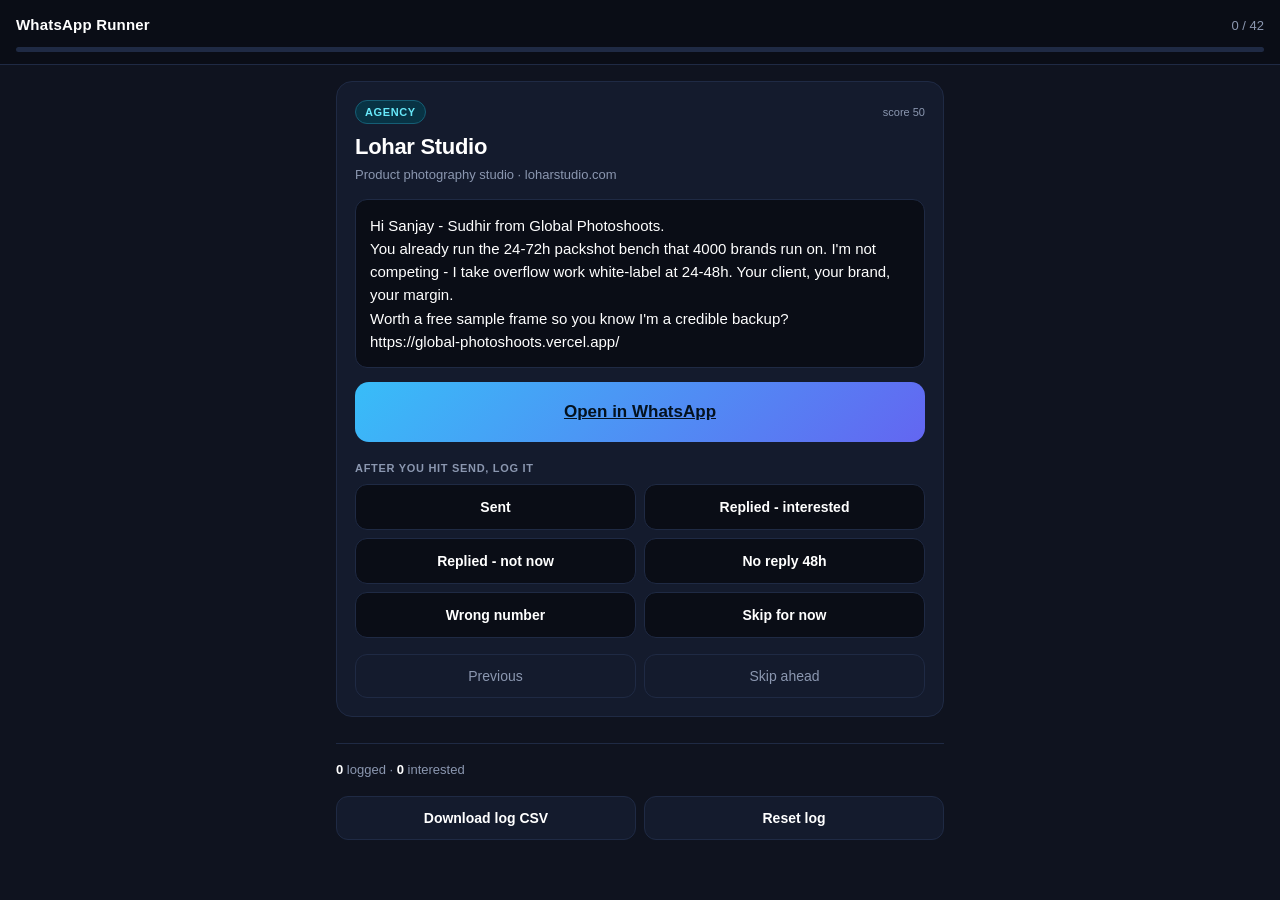
==== outreach/whatsapp_runner.html @ 3baa36ab "Honest portfolio labels, real business address, and outreach tooling The portfolio rendered Unsplash" ====
<!DOCTYPE html>
<html lang="en">
<head>
<meta charset="utf-8">
<meta name="viewport" content="width=device-width,initial-scale=1,viewport-fit=cover">
<title>WhatsApp Runner - Global Photoshoots</title>
<style>
  :root{
    --bg:#0f131f; --bg2:#0a0d16; --card:#141b2d; --line:#1f2a44;
    --ink:#fff; --dim:#8b97b0; --accent:#38bdf8; --accent2:#6366f1;
    --ok:#22c55e; --warn:#f59e0b; --bad:#ef4444;
  }
  *{box-sizing:border-box;-webkit-tap-highlight-color:transparent}
  html,body{margin:0;padding:0}
  body{
    background:var(--bg);color:var(--ink);
    font:16px/1.5 -apple-system,BlinkMacSystemFont,"Segoe UI",Roboto,sans-serif;
    padding:0 0 env(safe-area-inset-bottom);
  }
  header{
    position:sticky;top:0;z-index:10;background:var(--bg2);
    border-bottom:1px solid var(--line);padding:14px 16px 12px;
  }
  .row{display:flex;align-items:center;gap:10px}
  h1{font-size:15px;margin:0;font-weight:700;letter-spacing:.2px;flex:1}
  .count{font-size:13px;color:var(--dim);font-variant-numeric:tabular-nums}
  .bar{height:5px;background:var(--line);border-radius:99px;margin-top:10px;overflow:hidden}
  .bar>i{display:block;height:100%;background:linear-gradient(90deg,var(--accent),var(--accent2));
    border-radius:99px;transition:width .25s}
  main{padding:16px;max-width:640px;margin:0 auto}
  .card{background:var(--card);border:1px solid var(--line);border-radius:16px;padding:18px}
  .meta{display:flex;align-items:center;gap:8px;flex-wrap:wrap;margin-bottom:4px}
  .badge{font-size:11px;font-weight:700;text-transform:uppercase;letter-spacing:.6px;
    padding:3px 9px;border-radius:99px;border:1px solid}
  .b-brand{color:#c4b5fd;border-color:#4c1d95;background:#2e1065}
  .b-agency{color:#67e8f9;border-color:#155e75;background:#083344}
  .b-marketplace{color:#fcd34d;border-color:#78350f;background:#451a03}
  .prio{margin-left:auto;font-size:11px;color:var(--dim);font-variant-numeric:tabular-nums}
  h2{font-size:22px;margin:6px 0 2px;letter-spacing:-.3px}
  .sub{font-size:13px;color:var(--dim);margin-bottom:14px}
  .msg{background:var(--bg2);border:1px solid var(--line);border-radius:12px;
    padding:14px;font-size:15px;white-space:pre-wrap;line-height:1.55}
  .go{display:block;width:100%;margin-top:14px;padding:17px;border:0;border-radius:14px;
    background:linear-gradient(135deg,var(--accent),var(--accent2));color:#04121f;
    font-size:17px;font-weight:800;cursor:pointer;text-align:center}
  .go:active{transform:scale(.985)}
  .lbl{font-size:11px;font-weight:700;color:var(--dim);text-transform:uppercase;
    letter-spacing:.7px;margin:18px 0 8px}
  .outs{display:grid;grid-template-columns:1fr 1fr;gap:8px}
  .outs button{padding:14px 8px;border-radius:12px;border:1px solid var(--line);
    background:var(--bg2);color:var(--ink);font-size:14px;font-weight:600;cursor:pointer}
  .outs button:active{border-color:var(--accent)}
  .o-sent{color:var(--ok)} .o-interested{color:var(--accent)} .o-not_now{color:var(--warn)}
  .o-no_reply,.o-wrong{color:var(--bad)} .o-skip{color:var(--dim)}
  .nav{display:flex;gap:8px;margin-top:16px}
  .nav button{flex:1;padding:13px;border-radius:12px;border:1px solid var(--line);
    background:transparent;color:var(--dim);font-size:14px;cursor:pointer}
  .totals{margin-top:26px;padding-top:16px;border-top:1px solid var(--line);
    font-size:13px;color:var(--dim)}
  .totals b{color:var(--ink)}
  .foot{display:flex;gap:8px;margin-top:16px}
  .foot button{flex:1;padding:13px;border-radius:12px;border:1px solid var(--line);
    background:var(--card);color:var(--ink);font-size:14px;font-weight:600;cursor:pointer}
  .empty{text-align:center;padding:60px 20px}
  .empty h2{font-size:20px;margin-bottom:8px}
  .empty p{color:var(--dim);font-size:14px}
  a{color:var(--accent)}
</style>
</head>
<body>
<header>
  <div class="row">
    <h1>WhatsApp Runner</h1>
    <span class="count" id="cnt"></span>
  </div>
  <div class="bar"><i id="fill" style="width:0%"></i></div>
</header>
<main id="app"></main>

<script>
const ITEMS = [{"n": "919312070458", "company": "Lohar Studio", "segment": "agency", "category": "Product photography studio", "prio": 50, "site": "loharstudio.com", "email": "contact@loharstudio.com", "msg": "Hi Sanjay - Sudhir from Global Photoshoots.\nYou already run the 24-72h packshot bench that 4000 brands run on. I'm not competing - I take overflow work white-label at 24-48h. Your client, your brand, your margin.\nWorth a free sample frame so you know I'm a credible backup?\nhttps://global-photoshoots.vercel.app/", "wa": "https://wa.me/919312070458?text=Hi%20Sanjay%20-%20Sudhir%20from%20Global%20Photoshoots.%0AYou%20already%20run%20the%2024-72h%20packshot%20bench%20that%204000%20brands%20run%20on.%20I%27m%20not%20competing%20-%20I%20take%20overflow%20work%20white-label%20at%2024-48h.%20Your%20client%2C%20your%20brand%2C%20your%20margin.%0AWorth%20a%20free%20sample%20frame%20so%20you%20know%20I%27m%20a%20credible%20backup%3F%0Ahttps%3A//global-photoshoots.vercel.app/"}, {"n": "917208896541", "company": "TeamTSB", "segment": "agency", "category": "Ecommerce and Amazon", "prio": 46, "site": "teamtsb.com", "email": "siddhant@teamtsb.com", "msg": "Hi TeamTSB team - Sudhir from Global Photoshoots.\nYou already run Product Photography that Sells alongside Amazon listing content. I'm not competing - I take overflow work white-label at 24-48h. Your client, your brand, your margin.\nWorth a free sample frame so you know I'm a credible backup?\nhttps://global-photoshoots.vercel.app/", "wa": "https://wa.me/917208896541?text=Hi%20TeamTSB%20team%20-%20Sudhir%20from%20Global%20Photoshoots.%0AYou%20already%20run%20Product%20Photography%20that%20Sells%20alongside%20Amazon%20listing%20content.%20I%27m%20not%20competing%20-%20I%20take%20overflow%20work%20white-label%20at%2024-48h.%20Your%20client%2C%20your%20brand%2C%20your%20margin.%0AWorth%20a%20free%20sample%20frame%20so%20you%20know%20I%27m%20a%20credible%20backup%3F%0Ahttps%3A//global-photoshoots.vercel.app/"}, {"n": "919057777267", "company": "Digisetu India", "segment": "agency", "category": "Marketing and communications", "prio": 44, "site": "digisetuindia.com", "email": "no email on site", "msg": "Hi Digisetu India team - Sudhir from Global Photoshoots.\nYou already run the Capture product photography studio in Jaipur. I'm not competing - I take overflow work white-label at 24-48h. Your client, your brand, your margin.\nWorth a free sample frame so you know I'm a credible backup?\nhttps://global-photoshoots.vercel.app/", "wa": "https://wa.me/919057777267?text=Hi%20Digisetu%20India%20team%20-%20Sudhir%20from%20Global%20Photoshoots.%0AYou%20already%20run%20the%20Capture%20product%20photography%20studio%20in%20Jaipur.%20I%27m%20not%20competing%20-%20I%20take%20overflow%20work%20white-label%20at%2024-48h.%20Your%20client%2C%20your%20brand%2C%20your%20margin.%0AWorth%20a%20free%20sample%20frame%20so%20you%20know%20I%27m%20a%20credible%20backup%3F%0Ahttps%3A//global-photoshoots.vercel.app/"}, {"n": "917701894695", "company": "Tamzy", "segment": "brand", "category": "Caps and sunglasses", "prio": 34, "site": "tamzy.in", "email": "lifeisgood@tamzy.in", "msg": "Hi Tamzy team - Sudhir from Global Photoshoots.\nI make AI product photos for brands: 24-48h delivery, full commercial rights, you own every file.\nI saw the caps and sunglasses ranges with a public model call. Can I send one free sample frame from your own products so you can judge the quality?\nhttps://global-photoshoots.vercel.app/", "wa": "https://wa.me/917701894695?text=Hi%20Tamzy%20team%20-%20Sudhir%20from%20Global%20Photoshoots.%0AI%20make%20AI%20product%20photos%20for%20brands%3A%2024-48h%20delivery%2C%20full%20commercial%20rights%2C%20you%20own%20every%20file.%0AI%20saw%20the%20caps%20and%20sunglasses%20ranges%20with%20a%20public%20model%20call.%20Can%20I%20send%20one%20free%20sample%20frame%20from%20your%20own%20products%20so%20you%20can%20judge%20the%20quality%3F%0Ahttps%3A//global-photoshoots.vercel.app/"}, {"n": "917044017555", "company": "Auli Lifestyle", "segment": "brand", "category": "Ayurvedic skincare", "prio": 32, "site": "aulilifestyle.com", "email": "info@aulilifestyle.com", "msg": "Hi Auli Lifestyle team - Sudhir from Global Photoshoots.\nI make AI product photos for brands: 24-48h delivery, full commercial rights, you own every file.\nI saw concern-led navigation and the Glow and Grow collaboration. Can I send one free sample frame from your own products so you can judge the quality?\nhttps://global-photoshoots.vercel.app/", "wa": "https://wa.me/917044017555?text=Hi%20Auli%20Lifestyle%20team%20-%20Sudhir%20from%20Global%20Photoshoots.%0AI%20make%20AI%20product%20photos%20for%20brands%3A%2024-48h%20delivery%2C%20full%20commercial%20rights%2C%20you%20own%20every%20file.%0AI%20saw%20concern-led%20navigation%20and%20the%20Glow%20and%20Grow%20collaboration.%20Can%20I%20send%20one%20free%20sample%20frame%20from%20your%20own%20products%20so%20you%20can%20judge%20the%20quality%3F%0Ahttps%3A//global-photoshoots.vercel.app/"}, {"n": "919004082257", "company": "Hyphen", "segment": "brand", "category": "Skincare", "prio": 32, "site": "letshyphen.com", "email": "care@letshyphen.com", "msg": "Hi Hyphen team - Sudhir from Global Photoshoots.\nI make AI product photos for brands: 24-48h delivery, full commercial rights, you own every file.\nI saw the Melanoclear range and your Skin School section. Can I send one free sample frame from your own products so you can judge the quality?\nhttps://global-photoshoots.vercel.app/", "wa": "https://wa.me/919004082257?text=Hi%20Hyphen%20team%20-%20Sudhir%20from%20Global%20Photoshoots.%0AI%20make%20AI%20product%20photos%20for%20brands%3A%2024-48h%20delivery%2C%20full%20commercial%20rights%2C%20you%20own%20every%20file.%0AI%20saw%20the%20Melanoclear%20range%20and%20your%20Skin%20School%20section.%20Can%20I%20send%20one%20free%20sample%20frame%20from%20your%20own%20products%20so%20you%20can%20judge%20the%20quality%3F%0Ahttps%3A//global-photoshoots.vercel.app/"}, {"n": "919958825846", "company": "Earth Rhythm", "segment": "brand", "category": "Clean beauty", "prio": 30, "site": "earthrhythm.in", "email": "business@earthrhythm.com", "msg": "Hi Earth Rhythm team - Sudhir from Global Photoshoots.\nI make AI product photos for brands: 24-48h delivery, full commercial rights, you own every file.\nI saw shampoo bars and the Sunscreen Stick and Spray. Can I send one free sample frame from your own products so you can judge the quality?\nhttps://global-photoshoots.vercel.app/", "wa": "https://wa.me/919958825846?text=Hi%20Earth%20Rhythm%20team%20-%20Sudhir%20from%20Global%20Photoshoots.%0AI%20make%20AI%20product%20photos%20for%20brands%3A%2024-48h%20delivery%2C%20full%20commercial%20rights%2C%20you%20own%20every%20file.%0AI%20saw%20shampoo%20bars%20and%20the%20Sunscreen%20Stick%20and%20Spray.%20Can%20I%20send%20one%20free%20sample%20frame%20from%20your%20own%20products%20so%20you%20can%20judge%20the%20quality%3F%0Ahttps%3A//global-photoshoots.vercel.app/"}, {"n": "918983340950", "company": "7 Iris Studio", "segment": "agency", "category": "Studio", "prio": 28, "site": "7irisstudio.in", "email": "info.7iris@gmail.com", "msg": "Hi 7 Iris Studio team - Sudhir from Global Photoshoots.\nYou already run e-commerce and lookbook categories alongside the academy. I'm not competing - I take overflow work white-label at 24-48h. Your client, your brand, your margin.\nWorth a free sample frame so you know I'm a credible backup?\nhttps://global-photoshoots.vercel.app/", "wa": "https://wa.me/918983340950?text=Hi%207%20Iris%20Studio%20team%20-%20Sudhir%20from%20Global%20Photoshoots.%0AYou%20already%20run%20e-commerce%20and%20lookbook%20categories%20alongside%20the%20academy.%20I%27m%20not%20competing%20-%20I%20take%20overflow%20work%20white-label%20at%2024-48h.%20Your%20client%2C%20your%20brand%2C%20your%20margin.%0AWorth%20a%20free%20sample%20frame%20so%20you%20know%20I%27m%20a%20credible%20backup%3F%0Ahttps%3A//global-photoshoots.vercel.app/"}, {"n": "918239166979", "company": "Emipix Solutions", "segment": "agency", "category": "Product photography studio", "prio": 28, "site": "emipixsolutions.com", "email": "emipixsolutions@gmail.com", "msg": "Hi Emipix Solutions team - Sudhir from Global Photoshoots.\nYou already run jewellery and food packshot categories alongside fashion and. I'm not competing - I take overflow work white-label at 24-48h. Your client, your brand, your margin.\nWorth a free sample frame so you know I'm a credible backup?\nhttps://global-photoshoots.vercel.app/", "wa": "https://wa.me/918239166979?text=Hi%20Emipix%20Solutions%20team%20-%20Sudhir%20from%20Global%20Photoshoots.%0AYou%20already%20run%20jewellery%20and%20food%20packshot%20categories%20alongside%20fashion%20and.%20I%27m%20not%20competing%20-%20I%20take%20overflow%20work%20white-label%20at%2024-48h.%20Your%20client%2C%20your%20brand%2C%20your%20margin.%0AWorth%20a%20free%20sample%20frame%20so%20you%20know%20I%27m%20a%20credible%20backup%3F%0Ahttps%3A//global-photoshoots.vercel.app/"}, {"n": "917204038631", "company": "Tatva Studio", "segment": "agency", "category": "Product photography studio", "prio": 28, "site": "tatvastudio.in", "email": "tatvastudio07@gmail.com", "msg": "Hi Tatva Studio team - Sudhir from Global Photoshoots.\nYou already run ecommerce and food shoots spread across multiple categories. I'm not competing - I take overflow work white-label at 24-48h. Your client, your brand, your margin.\nWorth a free sample frame so you know I'm a credible backup?\nhttps://global-photoshoots.vercel.app/", "wa": "https://wa.me/917204038631?text=Hi%20Tatva%20Studio%20team%20-%20Sudhir%20from%20Global%20Photoshoots.%0AYou%20already%20run%20ecommerce%20and%20food%20shoots%20spread%20across%20multiple%20categories.%20I%27m%20not%20competing%20-%20I%20take%20overflow%20work%20white-label%20at%2024-48h.%20Your%20client%2C%20your%20brand%2C%20your%20margin.%0AWorth%20a%20free%20sample%20frame%20so%20you%20know%20I%27m%20a%20credible%20backup%3F%0Ahttps%3A//global-photoshoots.vercel.app/"}, {"n": "919876756432", "company": "Buzz Buddy Media Agency", "segment": "agency", "category": "Digital and UGC", "prio": 20, "site": "buzzbuddymedia.com", "email": "info@buzzbuddymedia.com", "msg": "Hi Buzz Buddy Media Agency team - Sudhir from Global Photoshoots.\nYou already run UGC and influencer work for your school and playzone clients. I'm not competing - I take overflow work white-label at 24-48h. Your client, your brand, your margin.\nWorth a free sample frame so you know I'm a credible backup?\nhttps://global-photoshoots.vercel.app/", "wa": "https://wa.me/919876756432?text=Hi%20Buzz%20Buddy%20Media%20Agency%20team%20-%20Sudhir%20from%20Global%20Photoshoots.%0AYou%20already%20run%20UGC%20and%20influencer%20work%20for%20your%20school%20and%20playzone%20clients.%20I%27m%20not%20competing%20-%20I%20take%20overflow%20work%20white-label%20at%2024-48h.%20Your%20client%2C%20your%20brand%2C%20your%20margin.%0AWorth%20a%20free%20sample%20frame%20so%20you%20know%20I%27m%20a%20credible%20backup%3F%0Ahttps%3A//global-photoshoots.vercel.app/"}, {"n": "917016030244", "company": "Eighteen Digital Marketing", "segment": "agency", "category": "Digital marketing", "prio": 20, "site": "eighteendigitalmarketing.com", "email": "bd@eighteendigitalmarketing.com", "msg": "Hi Eighteen Digital Marketing team - Sudhir from Global Photoshoots.\nYou already run the Photoshoot and Ad Shoot lines you already list as services. I'm not competing - I take overflow work white-label at 24-48h. Your client, your brand, your margin.\nWorth a free sample frame so you know I'm a credible backup?\nhttps://global-photoshoots.vercel.app/", "wa": "https://wa.me/917016030244?text=Hi%20Eighteen%20Digital%20Marketing%20team%20-%20Sudhir%20from%20Global%20Photoshoots.%0AYou%20already%20run%20the%20Photoshoot%20and%20Ad%20Shoot%20lines%20you%20already%20list%20as%20services.%20I%27m%20not%20competing%20-%20I%20take%20overflow%20work%20white-label%20at%2024-48h.%20Your%20client%2C%20your%20brand%2C%20your%20margin.%0AWorth%20a%20free%20sample%20frame%20so%20you%20know%20I%27m%20a%20credible%20backup%3F%0Ahttps%3A//global-photoshoots.vercel.app/"}, {"n": "917014282989", "company": "Jamna Digi Web Solutions", "segment": "agency", "category": "Web SEO and product photography", "prio": 20, "site": "jamnadigi.com", "email": "info@jamnadigi.com", "msg": "Hi Jamna Digi Web Solutions team - Sudhir from Global Photoshoots.\nYou already run the product photography service you resell to ecommerce clients. I'm not competing - I take overflow work white-label at 24-48h. Your client, your brand, your margin.\nWorth a free sample frame so you know I'm a credible backup?\nhttps://global-photoshoots.vercel.app/", "wa": "https://wa.me/917014282989?text=Hi%20Jamna%20Digi%20Web%20Solutions%20team%20-%20Sudhir%20from%20Global%20Photoshoots.%0AYou%20already%20run%20the%20product%20photography%20service%20you%20resell%20to%20ecommerce%20clients.%20I%27m%20not%20competing%20-%20I%20take%20overflow%20work%20white-label%20at%2024-48h.%20Your%20client%2C%20your%20brand%2C%20your%20margin.%0AWorth%20a%20free%20sample%20frame%20so%20you%20know%20I%27m%20a%20credible%20backup%3F%0Ahttps%3A//global-photoshoots.vercel.app/"}, {"n": "917738339271", "company": "Media Next Door", "segment": "agency", "category": "Social media and content", "prio": 20, "site": "medianextdoor.com", "email": "contact@medianextdoor.com", "msg": "Hi Media Next Door team - Sudhir from Global Photoshoots.\nYou already run SMM and content production across your restaurant and retail. I'm not competing - I take overflow work white-label at 24-48h. Your client, your brand, your margin.\nWorth a free sample frame so you know I'm a credible backup?\nhttps://global-photoshoots.vercel.app/", "wa": "https://wa.me/917738339271?text=Hi%20Media%20Next%20Door%20team%20-%20Sudhir%20from%20Global%20Photoshoots.%0AYou%20already%20run%20SMM%20and%20content%20production%20across%20your%20restaurant%20and%20retail.%20I%27m%20not%20competing%20-%20I%20take%20overflow%20work%20white-label%20at%2024-48h.%20Your%20client%2C%20your%20brand%2C%20your%20margin.%0AWorth%20a%20free%20sample%20frame%20so%20you%20know%20I%27m%20a%20credible%20backup%3F%0Ahttps%3A//global-photoshoots.vercel.app/"}, {"n": "919766695666", "company": "Social Eyes", "segment": "agency", "category": "Digital and Amazon marketing", "prio": 20, "site": "socialeyes.in", "email": "info@socialeyes.in", "msg": "Hi Social Eyes team - Sudhir from Global Photoshoots.\nYou already run Product Photography listed under Brand Management alongside. I'm not competing - I take overflow work white-label at 24-48h. Your client, your brand, your margin.\nWorth a free sample frame so you know I'm a credible backup?\nhttps://global-photoshoots.vercel.app/", "wa": "https://wa.me/919766695666?text=Hi%20Social%20Eyes%20team%20-%20Sudhir%20from%20Global%20Photoshoots.%0AYou%20already%20run%20Product%20Photography%20listed%20under%20Brand%20Management%20alongside.%20I%27m%20not%20competing%20-%20I%20take%20overflow%20work%20white-label%20at%2024-48h.%20Your%20client%2C%20your%20brand%2C%20your%20margin.%0AWorth%20a%20free%20sample%20frame%20so%20you%20know%20I%27m%20a%20credible%20backup%3F%0Ahttps%3A//global-photoshoots.vercel.app/"}, {"n": "919892503569", "company": "The Prink Media", "segment": "agency", "category": "Social media management", "prio": 20, "site": "theprinkmedia.com", "email": "info@theprinkmedia.com", "msg": "Hi The Prink Media team - Sudhir from Global Photoshoots.\nYou already run social media management and content production for Mumbai brands. I'm not competing - I take overflow work white-label at 24-48h. Your client, your brand, your margin.\nWorth a free sample frame so you know I'm a credible backup?\nhttps://global-photoshoots.vercel.app/", "wa": "https://wa.me/919892503569?text=Hi%20The%20Prink%20Media%20team%20-%20Sudhir%20from%20Global%20Photoshoots.%0AYou%20already%20run%20social%20media%20management%20and%20content%20production%20for%20Mumbai%20brands.%20I%27m%20not%20competing%20-%20I%20take%20overflow%20work%20white-label%20at%2024-48h.%20Your%20client%2C%20your%20brand%2C%20your%20margin.%0AWorth%20a%20free%20sample%20frame%20so%20you%20know%20I%27m%20a%20credible%20backup%3F%0Ahttps%3A//global-photoshoots.vercel.app/"}, {"n": "919540589758", "company": "Axerios", "segment": "brand", "category": "Apparel", "prio": 18, "site": "axerios.in", "email": "axeriosgenzprints@gmail.com", "msg": "Hi Axerios team - Sudhir from Global Photoshoots.\nI make AI product photos for brands: 24-48h delivery, full commercial rights, you own every file.\nI saw 400 GSM hoodies and 180 to 260 GSM tees. Can I send one free sample frame from your own products so you can judge the quality?\nhttps://global-photoshoots.vercel.app/", "wa": "https://wa.me/919540589758?text=Hi%20Axerios%20team%20-%20Sudhir%20from%20Global%20Photoshoots.%0AI%20make%20AI%20product%20photos%20for%20brands%3A%2024-48h%20delivery%2C%20full%20commercial%20rights%2C%20you%20own%20every%20file.%0AI%20saw%20400%20GSM%20hoodies%20and%20180%20to%20260%20GSM%20tees.%20Can%20I%20send%20one%20free%20sample%20frame%20from%20your%20own%20products%20so%20you%20can%20judge%20the%20quality%3F%0Ahttps%3A//global-photoshoots.vercel.app/"}, {"n": "919821445704", "company": "Dadni Fashion", "segment": "brand", "category": "Streetwear", "prio": 18, "site": "dadnifashion.com", "email": "manish783892@gmail.com", "msg": "Hi Dadni Fashion team - Sudhir from Global Photoshoots.\nI make AI product photos for brands: 24-48h delivery, full commercial rights, you own every file.\nI saw the oversized-fit pieces where fit on model is the whole sell. Can I send one free sample frame from your own products so you can judge the quality?\nhttps://global-photoshoots.vercel.app/", "wa": "https://wa.me/919821445704?text=Hi%20Dadni%20Fashion%20team%20-%20Sudhir%20from%20Global%20Photoshoots.%0AI%20make%20AI%20product%20photos%20for%20brands%3A%2024-48h%20delivery%2C%20full%20commercial%20rights%2C%20you%20own%20every%20file.%0AI%20saw%20the%20oversized-fit%20pieces%20where%20fit%20on%20model%20is%20the%20whole%20sell.%20Can%20I%20send%20one%20free%20sample%20frame%20from%20your%20own%20products%20so%20you%20can%20judge%20the%20quality%3F%0Ahttps%3A//global-photoshoots.vercel.app/"}, {"n": "919187214583", "company": "ONYA", "segment": "brand", "category": "Lab-grown jewellery", "prio": 18, "site": "onyadiamonds.com", "email": "onyadiamonds@gmail.com", "msg": "Hi ONYA team - Sudhir from Global Photoshoots.\nI make AI product photos for brands: 24-48h delivery, full commercial rights, you own every file.\nI saw lab-grown diamond jewellery. Can I send one free sample frame from your own products so you can judge the quality?\nhttps://global-photoshoots.vercel.app/", "wa": "https://wa.me/919187214583?text=Hi%20ONYA%20team%20-%20Sudhir%20from%20Global%20Photoshoots.%0AI%20make%20AI%20product%20photos%20for%20brands%3A%2024-48h%20delivery%2C%20full%20commercial%20rights%2C%20you%20own%20every%20file.%0AI%20saw%20lab-grown%20diamond%20jewellery.%20Can%20I%20send%20one%20free%20sample%20frame%20from%20your%20own%20products%20so%20you%20can%20judge%20the%20quality%3F%0Ahttps%3A//global-photoshoots.vercel.app/"}, {"n": "919316472500", "company": "Shanaya Clothing", "segment": "brand", "category": "Ethnic wear", "prio": 18, "site": "shanayaclothing.com", "email": "shanayaclothing.help@gmail.com", "msg": "Hi Shanaya Clothing team - Sudhir from Global Photoshoots.\nI make AI product photos for brands: 24-48h delivery, full commercial rights, you own every file.\nI saw the Rustic Rhyme Co-ord and Saffron Spice Dress. Can I send one free sample frame from your own products so you can judge the quality?\nhttps://global-photoshoots.vercel.app/", "wa": "https://wa.me/919316472500?text=Hi%20Shanaya%20Clothing%20team%20-%20Sudhir%20from%20Global%20Photoshoots.%0AI%20make%20AI%20product%20photos%20for%20brands%3A%2024-48h%20delivery%2C%20full%20commercial%20rights%2C%20you%20own%20every%20file.%0AI%20saw%20the%20Rustic%20Rhyme%20Co-ord%20and%20Saffron%20Spice%20Dress.%20Can%20I%20send%20one%20free%20sample%20frame%20from%20your%20own%20products%20so%20you%20can%20judge%20the%20quality%3F%0Ahttps%3A//global-photoshoots.vercel.app/"}, {"n": "918882915606", "company": "Doggifys", "segment": "marketplace", "category": "Pet products", "prio": 14, "site": "doggifys.com", "email": "doggifys@gmail.com", "msg": "Hi Doggifys team - Sudhir from Global Photoshoots.\nI shoot marketplace-compliant product photos - Amazon/Flipkart main images plus lifestyle shots - in 24-48h with full commercial rights.\nI looked at your listing images for the personalised Dog Name Harness. Point me at one product and I'll make one free main image so you can compare. Free either way.\nhttps://global-photoshoots.vercel.app/", "wa": "https://wa.me/918882915606?text=Hi%20Doggifys%20team%20-%20Sudhir%20from%20Global%20Photoshoots.%0AI%20shoot%20marketplace-compliant%20product%20photos%20-%20Amazon/Flipkart%20main%20images%20plus%20lifestyle%20shots%20-%20in%2024-48h%20with%20full%20commercial%20rights.%0AI%20looked%20at%20your%20listing%20images%20for%20the%20personalised%20Dog%20Name%20Harness.%20Point%20me%20at%20one%20product%20and%20I%27ll%20make%20one%20free%20main%20image%20so%20you%20can%20compare.%20Free%20either%20way.%0Ahttps%3A//global-photoshoots.vercel.app/"}, {"n": "918824281097", "company": "Indian Home Craft", "segment": "marketplace", "category": "Cushion covers", "prio": 14, "site": "indihomecraft.com", "email": "Indihomecraft@gmail.com", "msg": "Hi Indian Home Craft team - Sudhir from Global Photoshoots.\nI shoot marketplace-compliant product photos - Amazon/Flipkart main images plus lifestyle shots - in 24-48h with full commercial rights.\nI looked at your listing images for the five cushion cover collections split by fabric and print. Point me at one product and I'll make one free main image so you can compare. Free either way.\nhttps://global-photoshoots.vercel.app/", "wa": "https://wa.me/918824281097?text=Hi%20Indian%20Home%20Craft%20team%20-%20Sudhir%20from%20Global%20Photoshoots.%0AI%20shoot%20marketplace-compliant%20product%20photos%20-%20Amazon/Flipkart%20main%20images%20plus%20lifestyle%20shots%20-%20in%2024-48h%20with%20full%20commercial%20rights.%0AI%20looked%20at%20your%20listing%20images%20for%20the%20five%20cushion%20cover%20collections%20split%20by%20fabric%20and%20print.%20Point%20me%20at%20one%20product%20and%20I%27ll%20make%20one%20free%20main%20image%20so%20you%20can%20compare.%20Free%20either%20way.%0Ahttps%3A//global-photoshoots.vercel.app/"}, {"n": "919718185525", "company": "Weaving Homes", "segment": "marketplace", "category": "Home decor and tableware", "prio": 14, "site": "weavinghomes.in", "email": "customers.weavinghomes@gmail.com", "msg": "Hi Weaving Homes team - Sudhir from Global Photoshoots.\nI shoot marketplace-compliant product photos - Amazon/Flipkart main images plus lifestyle shots - in 24-48h with full commercial rights.\nI looked at your listing images for ceramic dinnerware range and the Buy 10 Pay for 7 bulk scheme. Point me at one product and I'll make one free main image so you can compare. Free either way.\nhttps://global-photoshoots.vercel.app/", "wa": "https://wa.me/919718185525?text=Hi%20Weaving%20Homes%20team%20-%20Sudhir%20from%20Global%20Photoshoots.%0AI%20shoot%20marketplace-compliant%20product%20photos%20-%20Amazon/Flipkart%20main%20images%20plus%20lifestyle%20shots%20-%20in%2024-48h%20with%20full%20commercial%20rights.%0AI%20looked%20at%20your%20listing%20images%20for%20ceramic%20dinnerware%20range%20and%20the%20Buy%2010%20Pay%20for%207%20bulk%20scheme.%20Point%20me%20at%20one%20product%20and%20I%27ll%20make%20one%20free%20main%20image%20so%20you%20can%20compare.%20Free%20either%20way.%0Ahttps%3A//global-photoshoots.vercel.app/"}, {"n": "918490001436", "company": "Argos Watches", "segment": "brand", "category": "Watches", "prio": 10, "site": "argoswatch.in", "email": "support@argoswatch.in", "msg": "Hi Argos Watches team - Sudhir from Global Photoshoots.\nI make AI product photos for brands: 24-48h delivery, full commercial rights, you own every file.\nI saw the watch range. Can I send one free sample frame from your own products so you can judge the quality?\nhttps://global-photoshoots.vercel.app/", "wa": "https://wa.me/918490001436?text=Hi%20Argos%20Watches%20team%20-%20Sudhir%20from%20Global%20Photoshoots.%0AI%20make%20AI%20product%20photos%20for%20brands%3A%2024-48h%20delivery%2C%20full%20commercial%20rights%2C%20you%20own%20every%20file.%0AI%20saw%20the%20watch%20range.%20Can%20I%20send%20one%20free%20sample%20frame%20from%20your%20own%20products%20so%20you%20can%20judge%20the%20quality%3F%0Ahttps%3A//global-photoshoots.vercel.app/"}, {"n": "919810088182", "company": "AXELL", "segment": "brand", "category": "Watches", "prio": 10, "site": "axell.in", "email": "support@axell.in", "msg": "Hi AXELL team - Sudhir from Global Photoshoots.\nI make AI product photos for brands: 24-48h delivery, full commercial rights, you own every file.\nI saw the AXELL Skydeck strap swap rooftop store. Can I send one free sample frame from your own products so you can judge the quality?\nhttps://global-photoshoots.vercel.app/", "wa": "https://wa.me/919810088182?text=Hi%20AXELL%20team%20-%20Sudhir%20from%20Global%20Photoshoots.%0AI%20make%20AI%20product%20photos%20for%20brands%3A%2024-48h%20delivery%2C%20full%20commercial%20rights%2C%20you%20own%20every%20file.%0AI%20saw%20the%20AXELL%20Skydeck%20strap%20swap%20rooftop%20store.%20Can%20I%20send%20one%20free%20sample%20frame%20from%20your%20own%20products%20so%20you%20can%20judge%20the%20quality%3F%0Ahttps%3A//global-photoshoots.vercel.app/"}, {"n": "919380581676", "company": "CommonGround", "segment": "brand", "category": "Apparel", "prio": 10, "site": "common-ground.in", "email": "NO EMAIL", "msg": "Hi CommonGround team - Sudhir from Global Photoshoots.\nI make AI product photos for brands: 24-48h delivery, full commercial rights, you own every file.\nI saw womens oversized drop-shoulder silhouettes. Can I send one free sample frame from your own products so you can judge the quality?\nhttps://global-photoshoots.vercel.app/", "wa": "https://wa.me/919380581676?text=Hi%20CommonGround%20team%20-%20Sudhir%20from%20Global%20Photoshoots.%0AI%20make%20AI%20product%20photos%20for%20brands%3A%2024-48h%20delivery%2C%20full%20commercial%20rights%2C%20you%20own%20every%20file.%0AI%20saw%20womens%20oversized%20drop-shoulder%20silhouettes.%20Can%20I%20send%20one%20free%20sample%20frame%20from%20your%20own%20products%20so%20you%20can%20judge%20the%20quality%3F%0Ahttps%3A//global-photoshoots.vercel.app/"}, {"n": "919310970875", "company": "CosIQ", "segment": "brand", "category": "Skincare", "prio": 10, "site": "mycosiq.com", "email": "care@mycosiq.com", "msg": "Hi CosIQ team - Sudhir from Global Photoshoots.\nI make AI product photos for brands: 24-48h delivery, full commercial rights, you own every file.\nI saw the Dark Underarms and Intimate Care range. Can I send one free sample frame from your own products so you can judge the quality?\nhttps://global-photoshoots.vercel.app/", "wa": "https://wa.me/919310970875?text=Hi%20CosIQ%20team%20-%20Sudhir%20from%20Global%20Photoshoots.%0AI%20make%20AI%20product%20photos%20for%20brands%3A%2024-48h%20delivery%2C%20full%20commercial%20rights%2C%20you%20own%20every%20file.%0AI%20saw%20the%20Dark%20Underarms%20and%20Intimate%20Care%20range.%20Can%20I%20send%20one%20free%20sample%20frame%20from%20your%20own%20products%20so%20you%20can%20judge%20the%20quality%3F%0Ahttps%3A//global-photoshoots.vercel.app/"}, {"n": "919372682623", "company": "indewild", "segment": "brand", "category": "Haircare and lip care", "prio": 10, "site": "indewild.com", "email": "you@indewild.com", "msg": "Hi indewild team - Sudhir from Global Photoshoots.\nI make AI product photos for brands: 24-48h delivery, full commercial rights, you own every file.\nI saw the Masala Chai and Glazed Jalebi lip range. Can I send one free sample frame from your own products so you can judge the quality?\nhttps://global-photoshoots.vercel.app/", "wa": "https://wa.me/919372682623?text=Hi%20indewild%20team%20-%20Sudhir%20from%20Global%20Photoshoots.%0AI%20make%20AI%20product%20photos%20for%20brands%3A%2024-48h%20delivery%2C%20full%20commercial%20rights%2C%20you%20own%20every%20file.%0AI%20saw%20the%20Masala%20Chai%20and%20Glazed%20Jalebi%20lip%20range.%20Can%20I%20send%20one%20free%20sample%20frame%20from%20your%20own%20products%20so%20you%20can%20judge%20the%20quality%3F%0Ahttps%3A//global-photoshoots.vercel.app/"}, {"n": "919971193530", "company": "Moxie Beauty", "segment": "brand", "category": "Haircare", "prio": 10, "site": "moxiebeauty.in", "email": "support@moxiebeauty.in", "msg": "Hi Moxie Beauty team - Sudhir from Global Photoshoots.\nI make AI product photos for brands: 24-48h delivery, full commercial rights, you own every file.\nI saw frizz-fighting hair serums and the humidity claim. Can I send one free sample frame from your own products so you can judge the quality?\nhttps://global-photoshoots.vercel.app/", "wa": "https://wa.me/919971193530?text=Hi%20Moxie%20Beauty%20team%20-%20Sudhir%20from%20Global%20Photoshoots.%0AI%20make%20AI%20product%20photos%20for%20brands%3A%2024-48h%20delivery%2C%20full%20commercial%20rights%2C%20you%20own%20every%20file.%0AI%20saw%20frizz-fighting%20hair%20serums%20and%20the%20humidity%20claim.%20Can%20I%20send%20one%20free%20sample%20frame%20from%20your%20own%20products%20so%20you%20can%20judge%20the%20quality%3F%0Ahttps%3A//global-photoshoots.vercel.app/"}, {"n": "919667742377", "company": "PetopiaCare", "segment": "brand", "category": "Pet gear", "prio": 10, "site": "petopiacare.in", "email": "support@petopiacare.in", "msg": "Hi PetopiaCare team - Sudhir from Global Photoshoots.\nI make AI product photos for brands: 24-48h delivery, full commercial rights, you own every file.\nI saw harnesses designed for Indian dog body shapes. Can I send one free sample frame from your own products so you can judge the quality?\nhttps://global-photoshoots.vercel.app/", "wa": "https://wa.me/919667742377?text=Hi%20PetopiaCare%20team%20-%20Sudhir%20from%20Global%20Photoshoots.%0AI%20make%20AI%20product%20photos%20for%20brands%3A%2024-48h%20delivery%2C%20full%20commercial%20rights%2C%20you%20own%20every%20file.%0AI%20saw%20harnesses%20designed%20for%20Indian%20dog%20body%20shapes.%20Can%20I%20send%20one%20free%20sample%20frame%20from%20your%20own%20products%20so%20you%20can%20judge%20the%20quality%3F%0Ahttps%3A//global-photoshoots.vercel.app/"}, {"n": "917340758758", "company": "Re'equil", "segment": "brand", "category": "Skincare", "prio": 10, "site": "reequil.com", "email": "care@reequil.com", "msg": "Hi Re'equil team - Sudhir from Global Photoshoots.\nI make AI product photos for brands: 24-48h delivery, full commercial rights, you own every file.\nI saw the Monsoon Essentials and Oil Control Summer sets. Can I send one free sample frame from your own products so you can judge the quality?\nhttps://global-photoshoots.vercel.app/", "wa": "https://wa.me/917340758758?text=Hi%20Re%27equil%20team%20-%20Sudhir%20from%20Global%20Photoshoots.%0AI%20make%20AI%20product%20photos%20for%20brands%3A%2024-48h%20delivery%2C%20full%20commercial%20rights%2C%20you%20own%20every%20file.%0AI%20saw%20the%20Monsoon%20Essentials%20and%20Oil%20Control%20Summer%20sets.%20Can%20I%20send%20one%20free%20sample%20frame%20from%20your%20own%20products%20so%20you%20can%20judge%20the%20quality%3F%0Ahttps%3A//global-photoshoots.vercel.app/"}, {"n": "919217816963", "company": "Shopyogya", "segment": "brand", "category": "Western wear", "prio": 10, "site": "shopyogya.com", "email": "info@shopyogya.com", "msg": "Hi Shopyogya team - Sudhir from Global Photoshoots.\nI make AI product photos for brands: 24-48h delivery, full commercial rights, you own every file.\nI saw co-ords and dress range. Can I send one free sample frame from your own products so you can judge the quality?\nhttps://global-photoshoots.vercel.app/", "wa": "https://wa.me/919217816963?text=Hi%20Shopyogya%20team%20-%20Sudhir%20from%20Global%20Photoshoots.%0AI%20make%20AI%20product%20photos%20for%20brands%3A%2024-48h%20delivery%2C%20full%20commercial%20rights%2C%20you%20own%20every%20file.%0AI%20saw%20co-ords%20and%20dress%20range.%20Can%20I%20send%20one%20free%20sample%20frame%20from%20your%20own%20products%20so%20you%20can%20judge%20the%20quality%3F%0Ahttps%3A//global-photoshoots.vercel.app/"}, {"n": "919522007950", "company": "Simply Silver by Neha", "segment": "brand", "category": "Jewellery", "prio": 10, "site": "simplysilver.in", "email": "neha@simplysilver.in", "msg": "Hi Simply Silver by Neha team - Sudhir from Global Photoshoots.\nI make AI product photos for brands: 24-48h delivery, full commercial rights, you own every file.\nI saw the Seen On You real women real moments campaign. Can I send one free sample frame from your own products so you can judge the quality?\nhttps://global-photoshoots.vercel.app/", "wa": "https://wa.me/919522007950?text=Hi%20Simply%20Silver%20by%20Neha%20team%20-%20Sudhir%20from%20Global%20Photoshoots.%0AI%20make%20AI%20product%20photos%20for%20brands%3A%2024-48h%20delivery%2C%20full%20commercial%20rights%2C%20you%20own%20every%20file.%0AI%20saw%20the%20Seen%20On%20You%20real%20women%20real%20moments%20campaign.%20Can%20I%20send%20one%20free%20sample%20frame%20from%20your%20own%20products%20so%20you%20can%20judge%20the%20quality%3F%0Ahttps%3A//global-photoshoots.vercel.app/"}, {"n": "917973573179", "company": "Sumeko", "segment": "brand", "category": "Candles and ceramics", "prio": 10, "site": "sumeko.in", "email": "hello@sumeko.in", "msg": "Hi Sumeko team - Sudhir from Global Photoshoots.\nI make AI product photos for brands: 24-48h delivery, full commercial rights, you own every file.\nI saw soy candles and glazed ceramics. Can I send one free sample frame from your own products so you can judge the quality?\nhttps://global-photoshoots.vercel.app/", "wa": "https://wa.me/917973573179?text=Hi%20Sumeko%20team%20-%20Sudhir%20from%20Global%20Photoshoots.%0AI%20make%20AI%20product%20photos%20for%20brands%3A%2024-48h%20delivery%2C%20full%20commercial%20rights%2C%20you%20own%20every%20file.%0AI%20saw%20soy%20candles%20and%20glazed%20ceramics.%20Can%20I%20send%20one%20free%20sample%20frame%20from%20your%20own%20products%20so%20you%20can%20judge%20the%20quality%3F%0Ahttps%3A//global-photoshoots.vercel.app/"}, {"n": "918865999965", "company": "The PopDrop Store", "segment": "brand", "category": "Custom apparel", "prio": 10, "site": "thepopdropstore.com", "email": "info@thepopdropstore.com", "msg": "Hi The PopDrop Store team - Sudhir from Global Photoshoots.\nI make AI product photos for brands: 24-48h delivery, full commercial rights, you own every file.\nI saw the customer mockup approval step before dispatch. Can I send one free sample frame from your own products so you can judge the quality?\nhttps://global-photoshoots.vercel.app/", "wa": "https://wa.me/918865999965?text=Hi%20The%20PopDrop%20Store%20team%20-%20Sudhir%20from%20Global%20Photoshoots.%0AI%20make%20AI%20product%20photos%20for%20brands%3A%2024-48h%20delivery%2C%20full%20commercial%20rights%2C%20you%20own%20every%20file.%0AI%20saw%20the%20customer%20mockup%20approval%20step%20before%20dispatch.%20Can%20I%20send%20one%20free%20sample%20frame%20from%20your%20own%20products%20so%20you%20can%20judge%20the%20quality%3F%0Ahttps%3A//global-photoshoots.vercel.app/"}, {"n": "916239866318", "company": "THE SUNYA", "segment": "brand", "category": "Apparel", "prio": 10, "site": "thesunya.co", "email": "support@thesunya.co", "msg": "Hi THE SUNYA team - Sudhir from Global Photoshoots.\nI make AI product photos for brands: 24-48h delivery, full commercial rights, you own every file.\nI saw 52 knit polos across 6 colourways. Can I send one free sample frame from your own products so you can judge the quality?\nhttps://global-photoshoots.vercel.app/", "wa": "https://wa.me/916239866318?text=Hi%20THE%20SUNYA%20team%20-%20Sudhir%20from%20Global%20Photoshoots.%0AI%20make%20AI%20product%20photos%20for%20brands%3A%2024-48h%20delivery%2C%20full%20commercial%20rights%2C%20you%20own%20every%20file.%0AI%20saw%2052%20knit%20polos%20across%206%20colourways.%20Can%20I%20send%20one%20free%20sample%20frame%20from%20your%20own%20products%20so%20you%20can%20judge%20the%20quality%3F%0Ahttps%3A//global-photoshoots.vercel.app/"}, {"n": "917303386669", "company": "YurSilver", "segment": "brand", "category": "Jewellery and coins", "prio": 10, "site": "yursilver.com", "email": "Team@yursilver.com", "msg": "Hi YurSilver team - Sudhir from Global Photoshoots.\nI make AI product photos for brands: 24-48h delivery, full commercial rights, you own every file.\nI saw 999 silver coins and oxidized ethnic earrings. Can I send one free sample frame from your own products so you can judge the quality?\nhttps://global-photoshoots.vercel.app/", "wa": "https://wa.me/917303386669?text=Hi%20YurSilver%20team%20-%20Sudhir%20from%20Global%20Photoshoots.%0AI%20make%20AI%20product%20photos%20for%20brands%3A%2024-48h%20delivery%2C%20full%20commercial%20rights%2C%20you%20own%20every%20file.%0AI%20saw%20999%20silver%20coins%20and%20oxidized%20ethnic%20earrings.%20Can%20I%20send%20one%20free%20sample%20frame%20from%20your%20own%20products%20so%20you%20can%20judge%20the%20quality%3F%0Ahttps%3A//global-photoshoots.vercel.app/"}, {"n": "919217975782", "company": "Zinara", "segment": "brand", "category": "Lab-grown jewellery", "prio": 10, "site": "zinara.in", "email": "admin@zinara.in", "msg": "Hi Zinara team - Sudhir from Global Photoshoots.\nI make AI product photos for brands: 24-48h delivery, full commercial rights, you own every file.\nI saw 6-layer 18KT vermeil over 925 with lab-grown stones. Can I send one free sample frame from your own products so you can judge the quality?\nhttps://global-photoshoots.vercel.app/", "wa": "https://wa.me/919217975782?text=Hi%20Zinara%20team%20-%20Sudhir%20from%20Global%20Photoshoots.%0AI%20make%20AI%20product%20photos%20for%20brands%3A%2024-48h%20delivery%2C%20full%20commercial%20rights%2C%20you%20own%20every%20file.%0AI%20saw%206-layer%2018KT%20vermeil%20over%20925%20with%20lab-grown%20stones.%20Can%20I%20send%20one%20free%20sample%20frame%20from%20your%20own%20products%20so%20you%20can%20judge%20the%20quality%3F%0Ahttps%3A//global-photoshoots.vercel.app/"}, {"n": "919870436088", "company": "Celljoy", "segment": "marketplace", "category": "Consumer electronics", "prio": 6, "site": "celljoy.in", "email": "info@celljoy.in", "msg": "Hi Celljoy team - Sudhir from Global Photoshoots.\nI shoot marketplace-compliant product photos - Amazon/Flipkart main images plus lifestyle shots - in 24-48h with full commercial rights.\nI looked at your listing images for 200+ SKU catalogue across earphones and power banks. Point me at one product and I'll make one free main image so you can compare. Free either way.\nhttps://global-photoshoots.vercel.app/", "wa": "https://wa.me/919870436088?text=Hi%20Celljoy%20team%20-%20Sudhir%20from%20Global%20Photoshoots.%0AI%20shoot%20marketplace-compliant%20product%20photos%20-%20Amazon/Flipkart%20main%20images%20plus%20lifestyle%20shots%20-%20in%2024-48h%20with%20full%20commercial%20rights.%0AI%20looked%20at%20your%20listing%20images%20for%20200%2B%20SKU%20catalogue%20across%20earphones%20and%20power%20banks.%20Point%20me%20at%20one%20product%20and%20I%27ll%20make%20one%20free%20main%20image%20so%20you%20can%20compare.%20Free%20either%20way.%0Ahttps%3A//global-photoshoots.vercel.app/"}, {"n": "919898954545", "company": "Gokul Snacks", "segment": "marketplace", "category": "Snacks and bakery", "prio": 6, "site": "gokulsnacks.com", "email": "info@gokulsnacks.com", "msg": "Hi Gokul Snacks team - Sudhir from Global Photoshoots.\nI shoot marketplace-compliant product photos - Amazon/Flipkart main images plus lifestyle shots - in 24-48h with full commercial rights.\nI looked at your listing images for the full namkeen and bakery range from one factory. Point me at one product and I'll make one free main image so you can compare. Free either way.\nhttps://global-photoshoots.vercel.app/", "wa": "https://wa.me/919898954545?text=Hi%20Gokul%20Snacks%20team%20-%20Sudhir%20from%20Global%20Photoshoots.%0AI%20shoot%20marketplace-compliant%20product%20photos%20-%20Amazon/Flipkart%20main%20images%20plus%20lifestyle%20shots%20-%20in%2024-48h%20with%20full%20commercial%20rights.%0AI%20looked%20at%20your%20listing%20images%20for%20the%20full%20namkeen%20and%20bakery%20range%20from%20one%20factory.%20Point%20me%20at%20one%20product%20and%20I%27ll%20make%20one%20free%20main%20image%20so%20you%20can%20compare.%20Free%20either%20way.%0Ahttps%3A//global-photoshoots.vercel.app/"}, {"n": "918591976281", "company": "The Skin Story", "segment": "brand", "category": "Skincare and haircare", "prio": 2, "site": "theskinstory.in", "email": "orders@theskinstory.in", "msg": "Hi The Skin Story team - Sudhir from Global Photoshoots.\nI make AI product photos for brands: 24-48h delivery, full commercial rights, you own every file.\nI saw the Curl Range and Bond Repair regimes. Can I send one free sample frame from your own products so you can judge the quality?\nhttps://global-photoshoots.vercel.app/", "wa": "https://wa.me/918591976281?text=Hi%20The%20Skin%20Story%20team%20-%20Sudhir%20from%20Global%20Photoshoots.%0AI%20make%20AI%20product%20photos%20for%20brands%3A%2024-48h%20delivery%2C%20full%20commercial%20rights%2C%20you%20own%20every%20file.%0AI%20saw%20the%20Curl%20Range%20and%20Bond%20Repair%20regimes.%20Can%20I%20send%20one%20free%20sample%20frame%20from%20your%20own%20products%20so%20you%20can%20judge%20the%20quality%3F%0Ahttps%3A//global-photoshoots.vercel.app/"}, {"n": "919398249040", "company": "Deconstruct", "segment": "brand", "category": "Skincare", "prio": -4, "site": "thedeconstruct.in", "email": "wecare@thedeconstruct.in", "msg": "Hi Deconstruct team - Sudhir from Global Photoshoots.\nI make AI product photos for brands: 24-48h delivery, full commercial rights, you own every file.\nI saw single-active serums with the percentage printed on the pack. Can I send one free sample frame from your own products so you can judge the quality?\nhttps://global-photoshoots.vercel.app/", "wa": "https://wa.me/919398249040?text=Hi%20Deconstruct%20team%20-%20Sudhir%20from%20Global%20Photoshoots.%0AI%20make%20AI%20product%20photos%20for%20brands%3A%2024-48h%20delivery%2C%20full%20commercial%20rights%2C%20you%20own%20every%20file.%0AI%20saw%20single-active%20serums%20with%20the%20percentage%20printed%20on%20the%20pack.%20Can%20I%20send%20one%20free%20sample%20frame%20from%20your%20own%20products%20so%20you%20can%20judge%20the%20quality%3F%0Ahttps%3A//global-photoshoots.vercel.app/"}];
const KEY = "gp-wa-log-v1";

const load = () => { try { return JSON.parse(localStorage.getItem(KEY) || "{}"); } catch { return {}; } };
let log = load();
let idx = 0;

const esc = s => String(s == null ? "" : s)
  .replace(/&/g,"&amp;").replace(/</g,"&lt;").replace(/>/g,"&gt;").replace(/"/g,"&quot;");

function remaining(){ return ITEMS.filter(it => !(log[it.n] && log[it.n].reply)); }

function render(){
  const app = document.getElementById("app");
  const left = remaining();
  const done = ITEMS.length - left.length;

  document.getElementById("cnt").textContent = done + " / " + ITEMS.length;
  document.getElementById("fill").style.width =
    (ITEMS.length ? (done / ITEMS.length * 100) : 100) + "%";

  if (!left.length){
    app.innerHTML = '<div class="empty"><h2>Queue clear</h2>' +
      '<p>Every lead has an outcome logged. Send yourself the summary below, ' +
      'then work the replies.</p></div>' + totals();
    bindTotals();
    return;
  }
  if (idx >= left.length) idx = left.length - 1;
  const it = left[idx];

  app.innerHTML =
    '<div class="card">' +
      '<div class="meta">' +
        '<span class="badge b-' + esc(it.segment) + '">' + esc(it.segment) + '</span>' +
        '<span class="prio">score ' + esc(it.prio) + '</span>' +
      '</div>' +
      '<h2>' + esc(it.company) + '</h2>' +
      '<div class="sub">' + esc(it.category) + (it.site ? ' &middot; ' + esc(it.site.replace(/^https?:\/\//,"")) : '') + '</div>' +
      '<div class="msg">' + esc(it.msg) + '</div>' +
      '<a class="go" href="' + esc(it.wa) + '" target="_blank" rel="noopener">Open in WhatsApp</a>' +
      '<div class="lbl">After you hit send, log it</div>' +
      '<div class="outs">' + OUTCOMES.map(([k, label]) =>
        '<button class="o-' + k + '" data-o="' + k + '">' + label + '</button>').join("") + '</div>' +
      '<div class="nav">' +
        '<button id="prev">Previous</button>' +
        '<button id="next">Skip ahead</button>' +
      '</div>' +
    '</div>' + totals();

  document.getElementById("prev").onclick = () => { idx = Math.max(0, idx - 1); render(); };
  document.getElementById("next").onclick = () => { idx = Math.min(left.length - 1, idx + 1); render(); };
  app.querySelectorAll("[data-o]").forEach(b => b.onclick = () => {
    // "Skip" must not write an outcome, otherwise remaining() would drop the
    // lead from the queue. It just moves to the next one.
    if (b.dataset.o === "skip"){ idx += 1; render(); return; }
    log[currentNumber()] = { reply: b.dataset.o, at: new Date().toISOString() };
    save(); idx = 0; render();
  });
  bindTotals();
}

function currentNumber(){ return remaining()[idx].n; }

function save(){ localStorage.setItem(KEY, JSON.stringify(log)); }

function totals(){
  const c = {};
  Object.values(log).forEach(v => { if (v && v.reply) c[v.reply] = (c[v.reply]||0)+1; });
  const d = Object.entries(c).filter(([k]) => k !== "skip");
  const sent = d.reduce((a,[,v]) => a + v, 0);
  const hot = (c.interested || 0);
  return '<div class="totals"><b>' + sent + '</b> logged &middot; <b>' + hot +
    '</b> interested' + (d.length ? '<br>' + d.map(([k,v]) => esc(k.replace(/_/g," ")) + ": " + v).join(" &middot; ") : '') +
    '</div><div class="foot">' +
    '<button id="dl">Download log CSV</button>' +
    '<button id="rs">Reset log</button></div>';
}

function bindTotals(){
  const dl = document.getElementById("dl");
  if (dl) dl.onclick = () => {
    const head = "date,company,wa_number,segment,reply,logged_at";
    const rows = Object.entries(log).filter(([,v]) => v && v.reply).map(([n,v]) => {
      const it = ITEMS.find(x => x.n === n) || {};
      const d = (v.at || "").slice(0,10);
      return [d, '"' + String(it.company||"").replace(/"/g,'""') + '"', n,
              '"' + String(it.segment||"") + '"', v.reply, v.at];
    });
    const csv = [head].concat(rows).join("\n");
    const a = document.createElement("a");
    a.href = URL.createObjectURL(new Blob([csv], {type:"text/csv"}));
    a.download = "whatsapp_log.csv"; a.click();
  };
  const rs = document.getElementById("rs");
  if (rs) rs.onclick = () => { if (confirm("Clear all logged outcomes on this device?")) {
    log = {}; save(); idx = 0; render(); } };
}

const OUTCOMES = [["sent", "Sent"], ["interested", "Replied - interested"], ["not_now", "Replied - not now"], ["no_reply", "No reply 48h"], ["wrong", "Wrong number"], ["skip", "Skip for now"]];
render();
</script>
</body>
</html>
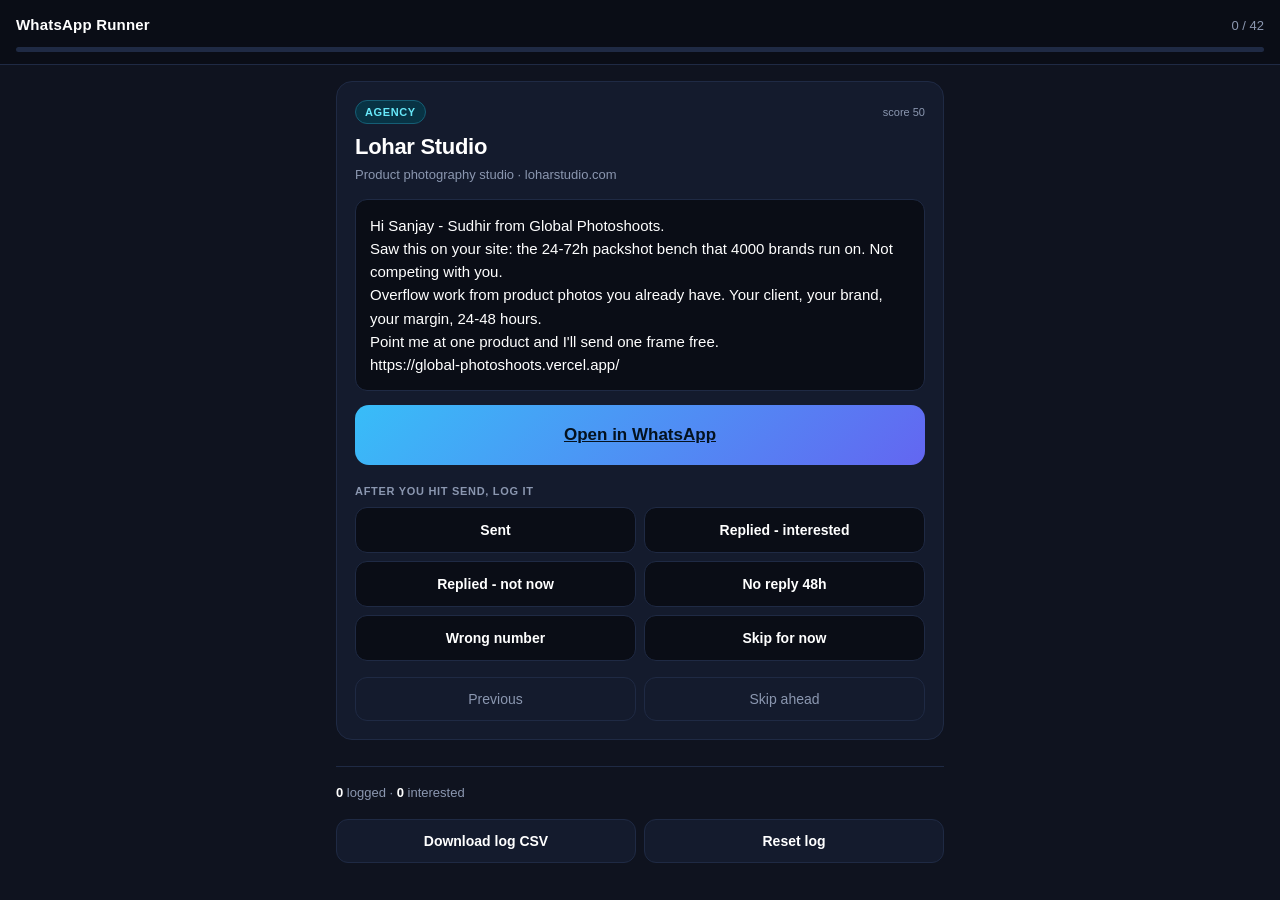
==== commit 2fe27a1c: "Reposition around product accuracy, and add a social setup kit Market research showed the current po" ====
--- a/outreach/whatsapp_runner.html
+++ b/outreach/whatsapp_runner.html
@@ -78,7 +78,7 @@
 <main id="app"></main>
 
 <script>
-const ITEMS = [{"n": "919312070458", "company": "Lohar Studio", "segment": "agency", "category": "Product photography studio", "prio": 50, "site": "loharstudio.com", "email": "contact@loharstudio.com", "msg": "Hi Sanjay - Sudhir from Global Photoshoots.\nYou already run the 24-72h packshot bench that 4000 brands run on. I'm not competing - I take overflow work white-label at 24-48h. Your client, your brand, your margin.\nWorth a free sample frame so you know I'm a credible backup?\nhttps://global-photoshoots.vercel.app/", "wa": "https://wa.me/919312070458?text=Hi%20Sanjay%20-%20Sudhir%20from%20Global%20Photoshoots.%0AYou%20already%20run%20the%2024-72h%20packshot%20bench%20that%204000%20brands%20run%20on.%20I%27m%20not%20competing%20-%20I%20take%20overflow%20work%20white-label%20at%2024-48h.%20Your%20client%2C%20your%20brand%2C%20your%20margin.%0AWorth%20a%20free%20sample%20frame%20so%20you%20know%20I%27m%20a%20credible%20backup%3F%0Ahttps%3A//global-photoshoots.vercel.app/"}, {"n": "917208896541", "company": "TeamTSB", "segment": "agency", "category": "Ecommerce and Amazon", "prio": 46, "site": "teamtsb.com", "email": "siddhant@teamtsb.com", "msg": "Hi TeamTSB team - Sudhir from Global Photoshoots.\nYou already run Product Photography that Sells alongside Amazon listing content. I'm not competing - I take overflow work white-label at 24-48h. Your client, your brand, your margin.\nWorth a free sample frame so you know I'm a credible backup?\nhttps://global-photoshoots.vercel.app/", "wa": "https://wa.me/917208896541?text=Hi%20TeamTSB%20team%20-%20Sudhir%20from%20Global%20Photoshoots.%0AYou%20already%20run%20Product%20Photography%20that%20Sells%20alongside%20Amazon%20listing%20content.%20I%27m%20not%20competing%20-%20I%20take%20overflow%20work%20white-label%20at%2024-48h.%20Your%20client%2C%20your%20brand%2C%20your%20margin.%0AWorth%20a%20free%20sample%20frame%20so%20you%20know%20I%27m%20a%20credible%20backup%3F%0Ahttps%3A//global-photoshoots.vercel.app/"}, {"n": "919057777267", "company": "Digisetu India", "segment": "agency", "category": "Marketing and communications", "prio": 44, "site": "digisetuindia.com", "email": "no email on site", "msg": "Hi Digisetu India team - Sudhir from Global Photoshoots.\nYou already run the Capture product photography studio in Jaipur. I'm not competing - I take overflow work white-label at 24-48h. Your client, your brand, your margin.\nWorth a free sample frame so you know I'm a credible backup?\nhttps://global-photoshoots.vercel.app/", "wa": "https://wa.me/919057777267?text=Hi%20Digisetu%20India%20team%20-%20Sudhir%20from%20Global%20Photoshoots.%0AYou%20already%20run%20the%20Capture%20product%20photography%20studio%20in%20Jaipur.%20I%27m%20not%20competing%20-%20I%20take%20overflow%20work%20white-label%20at%2024-48h.%20Your%20client%2C%20your%20brand%2C%20your%20margin.%0AWorth%20a%20free%20sample%20frame%20so%20you%20know%20I%27m%20a%20credible%20backup%3F%0Ahttps%3A//global-photoshoots.vercel.app/"}, {"n": "917701894695", "company": "Tamzy", "segment": "brand", "category": "Caps and sunglasses", "prio": 34, "site": "tamzy.in", "email": "lifeisgood@tamzy.in", "msg": "Hi Tamzy team - Sudhir from Global Photoshoots.\nI make AI product photos for brands: 24-48h delivery, full commercial rights, you own every file.\nI saw the caps and sunglasses ranges with a public model call. Can I send one free sample frame from your own products so you can judge the quality?\nhttps://global-photoshoots.vercel.app/", "wa": "https://wa.me/917701894695?text=Hi%20Tamzy%20team%20-%20Sudhir%20from%20Global%20Photoshoots.%0AI%20make%20AI%20product%20photos%20for%20brands%3A%2024-48h%20delivery%2C%20full%20commercial%20rights%2C%20you%20own%20every%20file.%0AI%20saw%20the%20caps%20and%20sunglasses%20ranges%20with%20a%20public%20model%20call.%20Can%20I%20send%20one%20free%20sample%20frame%20from%20your%20own%20products%20so%20you%20can%20judge%20the%20quality%3F%0Ahttps%3A//global-photoshoots.vercel.app/"}, {"n": "917044017555", "company": "Auli Lifestyle", "segment": "brand", "category": "Ayurvedic skincare", "prio": 32, "site": "aulilifestyle.com", "email": "info@aulilifestyle.com", "msg": "Hi Auli Lifestyle team - Sudhir from Global Photoshoots.\nI make AI product photos for brands: 24-48h delivery, full commercial rights, you own every file.\nI saw concern-led navigation and the Glow and Grow collaboration. Can I send one free sample frame from your own products so you can judge the quality?\nhttps://global-photoshoots.vercel.app/", "wa": "https://wa.me/917044017555?text=Hi%20Auli%20Lifestyle%20team%20-%20Sudhir%20from%20Global%20Photoshoots.%0AI%20make%20AI%20product%20photos%20for%20brands%3A%2024-48h%20delivery%2C%20full%20commercial%20rights%2C%20you%20own%20every%20file.%0AI%20saw%20concern-led%20navigation%20and%20the%20Glow%20and%20Grow%20collaboration.%20Can%20I%20send%20one%20free%20sample%20frame%20from%20your%20own%20products%20so%20you%20can%20judge%20the%20quality%3F%0Ahttps%3A//global-photoshoots.vercel.app/"}, {"n": "919004082257", "company": "Hyphen", "segment": "brand", "category": "Skincare", "prio": 32, "site": "letshyphen.com", "email": "care@letshyphen.com", "msg": "Hi Hyphen team - Sudhir from Global Photoshoots.\nI make AI product photos for brands: 24-48h delivery, full commercial rights, you own every file.\nI saw the Melanoclear range and your Skin School section. Can I send one free sample frame from your own products so you can judge the quality?\nhttps://global-photoshoots.vercel.app/", "wa": "https://wa.me/919004082257?text=Hi%20Hyphen%20team%20-%20Sudhir%20from%20Global%20Photoshoots.%0AI%20make%20AI%20product%20photos%20for%20brands%3A%2024-48h%20delivery%2C%20full%20commercial%20rights%2C%20you%20own%20every%20file.%0AI%20saw%20the%20Melanoclear%20range%20and%20your%20Skin%20School%20section.%20Can%20I%20send%20one%20free%20sample%20frame%20from%20your%20own%20products%20so%20you%20can%20judge%20the%20quality%3F%0Ahttps%3A//global-photoshoots.vercel.app/"}, {"n": "919958825846", "company": "Earth Rhythm", "segment": "brand", "category": "Clean beauty", "prio": 30, "site": "earthrhythm.in", "email": "business@earthrhythm.com", "msg": "Hi Earth Rhythm team - Sudhir from Global Photoshoots.\nI make AI product photos for brands: 24-48h delivery, full commercial rights, you own every file.\nI saw shampoo bars and the Sunscreen Stick and Spray. Can I send one free sample frame from your own products so you can judge the quality?\nhttps://global-photoshoots.vercel.app/", "wa": "https://wa.me/919958825846?text=Hi%20Earth%20Rhythm%20team%20-%20Sudhir%20from%20Global%20Photoshoots.%0AI%20make%20AI%20product%20photos%20for%20brands%3A%2024-48h%20delivery%2C%20full%20commercial%20rights%2C%20you%20own%20every%20file.%0AI%20saw%20shampoo%20bars%20and%20the%20Sunscreen%20Stick%20and%20Spray.%20Can%20I%20send%20one%20free%20sample%20frame%20from%20your%20own%20products%20so%20you%20can%20judge%20the%20quality%3F%0Ahttps%3A//global-photoshoots.vercel.app/"}, {"n": "918983340950", "company": "7 Iris Studio", "segment": "agency", "category": "Studio", "prio": 28, "site": "7irisstudio.in", "email": "info.7iris@gmail.com", "msg": "Hi 7 Iris Studio team - Sudhir from Global Photoshoots.\nYou already run e-commerce and lookbook categories alongside the academy. I'm not competing - I take overflow work white-label at 24-48h. Your client, your brand, your margin.\nWorth a free sample frame so you know I'm a credible backup?\nhttps://global-photoshoots.vercel.app/", "wa": "https://wa.me/918983340950?text=Hi%207%20Iris%20Studio%20team%20-%20Sudhir%20from%20Global%20Photoshoots.%0AYou%20already%20run%20e-commerce%20and%20lookbook%20categories%20alongside%20the%20academy.%20I%27m%20not%20competing%20-%20I%20take%20overflow%20work%20white-label%20at%2024-48h.%20Your%20client%2C%20your%20brand%2C%20your%20margin.%0AWorth%20a%20free%20sample%20frame%20so%20you%20know%20I%27m%20a%20credible%20backup%3F%0Ahttps%3A//global-photoshoots.vercel.app/"}, {"n": "918239166979", "company": "Emipix Solutions", "segment": "agency", "category": "Product photography studio", "prio": 28, "site": "emipixsolutions.com", "email": "emipixsolutions@gmail.com", "msg": "Hi Emipix Solutions team - Sudhir from Global Photoshoots.\nYou already run jewellery and food packshot categories alongside fashion and. I'm not competing - I take overflow work white-label at 24-48h. Your client, your brand, your margin.\nWorth a free sample frame so you know I'm a credible backup?\nhttps://global-photoshoots.vercel.app/", "wa": "https://wa.me/918239166979?text=Hi%20Emipix%20Solutions%20team%20-%20Sudhir%20from%20Global%20Photoshoots.%0AYou%20already%20run%20jewellery%20and%20food%20packshot%20categories%20alongside%20fashion%20and.%20I%27m%20not%20competing%20-%20I%20take%20overflow%20work%20white-label%20at%2024-48h.%20Your%20client%2C%20your%20brand%2C%20your%20margin.%0AWorth%20a%20free%20sample%20frame%20so%20you%20know%20I%27m%20a%20credible%20backup%3F%0Ahttps%3A//global-photoshoots.vercel.app/"}, {"n": "917204038631", "company": "Tatva Studio", "segment": "agency", "category": "Product photography studio", "prio": 28, "site": "tatvastudio.in", "email": "tatvastudio07@gmail.com", "msg": "Hi Tatva Studio team - Sudhir from Global Photoshoots.\nYou already run ecommerce and food shoots spread across multiple categories. I'm not competing - I take overflow work white-label at 24-48h. Your client, your brand, your margin.\nWorth a free sample frame so you know I'm a credible backup?\nhttps://global-photoshoots.vercel.app/", "wa": "https://wa.me/917204038631?text=Hi%20Tatva%20Studio%20team%20-%20Sudhir%20from%20Global%20Photoshoots.%0AYou%20already%20run%20ecommerce%20and%20food%20shoots%20spread%20across%20multiple%20categories.%20I%27m%20not%20competing%20-%20I%20take%20overflow%20work%20white-label%20at%2024-48h.%20Your%20client%2C%20your%20brand%2C%20your%20margin.%0AWorth%20a%20free%20sample%20frame%20so%20you%20know%20I%27m%20a%20credible%20backup%3F%0Ahttps%3A//global-photoshoots.vercel.app/"}, {"n": "919876756432", "company": "Buzz Buddy Media Agency", "segment": "agency", "category": "Digital and UGC", "prio": 20, "site": "buzzbuddymedia.com", "email": "info@buzzbuddymedia.com", "msg": "Hi Buzz Buddy Media Agency team - Sudhir from Global Photoshoots.\nYou already run UGC and influencer work for your school and playzone clients. I'm not competing - I take overflow work white-label at 24-48h. Your client, your brand, your margin.\nWorth a free sample frame so you know I'm a credible backup?\nhttps://global-photoshoots.vercel.app/", "wa": "https://wa.me/919876756432?text=Hi%20Buzz%20Buddy%20Media%20Agency%20team%20-%20Sudhir%20from%20Global%20Photoshoots.%0AYou%20already%20run%20UGC%20and%20influencer%20work%20for%20your%20school%20and%20playzone%20clients.%20I%27m%20not%20competing%20-%20I%20take%20overflow%20work%20white-label%20at%2024-48h.%20Your%20client%2C%20your%20brand%2C%20your%20margin.%0AWorth%20a%20free%20sample%20frame%20so%20you%20know%20I%27m%20a%20credible%20backup%3F%0Ahttps%3A//global-photoshoots.vercel.app/"}, {"n": "917016030244", "company": "Eighteen Digital Marketing", "segment": "agency", "category": "Digital marketing", "prio": 20, "site": "eighteendigitalmarketing.com", "email": "bd@eighteendigitalmarketing.com", "msg": "Hi Eighteen Digital Marketing team - Sudhir from Global Photoshoots.\nYou already run the Photoshoot and Ad Shoot lines you already list as services. I'm not competing - I take overflow work white-label at 24-48h. Your client, your brand, your margin.\nWorth a free sample frame so you know I'm a credible backup?\nhttps://global-photoshoots.vercel.app/", "wa": "https://wa.me/917016030244?text=Hi%20Eighteen%20Digital%20Marketing%20team%20-%20Sudhir%20from%20Global%20Photoshoots.%0AYou%20already%20run%20the%20Photoshoot%20and%20Ad%20Shoot%20lines%20you%20already%20list%20as%20services.%20I%27m%20not%20competing%20-%20I%20take%20overflow%20work%20white-label%20at%2024-48h.%20Your%20client%2C%20your%20brand%2C%20your%20margin.%0AWorth%20a%20free%20sample%20frame%20so%20you%20know%20I%27m%20a%20credible%20backup%3F%0Ahttps%3A//global-photoshoots.vercel.app/"}, {"n": "917014282989", "company": "Jamna Digi Web Solutions", "segment": "agency", "category": "Web SEO and product photography", "prio": 20, "site": "jamnadigi.com", "email": "info@jamnadigi.com", "msg": "Hi Jamna Digi Web Solutions team - Sudhir from Global Photoshoots.\nYou already run the product photography service you resell to ecommerce clients. I'm not competing - I take overflow work white-label at 24-48h. Your client, your brand, your margin.\nWorth a free sample frame so you know I'm a credible backup?\nhttps://global-photoshoots.vercel.app/", "wa": "https://wa.me/917014282989?text=Hi%20Jamna%20Digi%20Web%20Solutions%20team%20-%20Sudhir%20from%20Global%20Photoshoots.%0AYou%20already%20run%20the%20product%20photography%20service%20you%20resell%20to%20ecommerce%20clients.%20I%27m%20not%20competing%20-%20I%20take%20overflow%20work%20white-label%20at%2024-48h.%20Your%20client%2C%20your%20brand%2C%20your%20margin.%0AWorth%20a%20free%20sample%20frame%20so%20you%20know%20I%27m%20a%20credible%20backup%3F%0Ahttps%3A//global-photoshoots.vercel.app/"}, {"n": "917738339271", "company": "Media Next Door", "segment": "agency", "category": "Social media and content", "prio": 20, "site": "medianextdoor.com", "email": "contact@medianextdoor.com", "msg": "Hi Media Next Door team - Sudhir from Global Photoshoots.\nYou already run SMM and content production across your restaurant and retail. I'm not competing - I take overflow work white-label at 24-48h. Your client, your brand, your margin.\nWorth a free sample frame so you know I'm a credible backup?\nhttps://global-photoshoots.vercel.app/", "wa": "https://wa.me/917738339271?text=Hi%20Media%20Next%20Door%20team%20-%20Sudhir%20from%20Global%20Photoshoots.%0AYou%20already%20run%20SMM%20and%20content%20production%20across%20your%20restaurant%20and%20retail.%20I%27m%20not%20competing%20-%20I%20take%20overflow%20work%20white-label%20at%2024-48h.%20Your%20client%2C%20your%20brand%2C%20your%20margin.%0AWorth%20a%20free%20sample%20frame%20so%20you%20know%20I%27m%20a%20credible%20backup%3F%0Ahttps%3A//global-photoshoots.vercel.app/"}, {"n": "919766695666", "company": "Social Eyes", "segment": "agency", "category": "Digital and Amazon marketing", "prio": 20, "site": "socialeyes.in", "email": "info@socialeyes.in", "msg": "Hi Social Eyes team - Sudhir from Global Photoshoots.\nYou already run Product Photography listed under Brand Management alongside. I'm not competing - I take overflow work white-label at 24-48h. Your client, your brand, your margin.\nWorth a free sample frame so you know I'm a credible backup?\nhttps://global-photoshoots.vercel.app/", "wa": "https://wa.me/919766695666?text=Hi%20Social%20Eyes%20team%20-%20Sudhir%20from%20Global%20Photoshoots.%0AYou%20already%20run%20Product%20Photography%20listed%20under%20Brand%20Management%20alongside.%20I%27m%20not%20competing%20-%20I%20take%20overflow%20work%20white-label%20at%2024-48h.%20Your%20client%2C%20your%20brand%2C%20your%20margin.%0AWorth%20a%20free%20sample%20frame%20so%20you%20know%20I%27m%20a%20credible%20backup%3F%0Ahttps%3A//global-photoshoots.vercel.app/"}, {"n": "919892503569", "company": "The Prink Media", "segment": "agency", "category": "Social media management", "prio": 20, "site": "theprinkmedia.com", "email": "info@theprinkmedia.com", "msg": "Hi The Prink Media team - Sudhir from Global Photoshoots.\nYou already run social media management and content production for Mumbai brands. I'm not competing - I take overflow work white-label at 24-48h. Your client, your brand, your margin.\nWorth a free sample frame so you know I'm a credible backup?\nhttps://global-photoshoots.vercel.app/", "wa": "https://wa.me/919892503569?text=Hi%20The%20Prink%20Media%20team%20-%20Sudhir%20from%20Global%20Photoshoots.%0AYou%20already%20run%20social%20media%20management%20and%20content%20production%20for%20Mumbai%20brands.%20I%27m%20not%20competing%20-%20I%20take%20overflow%20work%20white-label%20at%2024-48h.%20Your%20client%2C%20your%20brand%2C%20your%20margin.%0AWorth%20a%20free%20sample%20frame%20so%20you%20know%20I%27m%20a%20credible%20backup%3F%0Ahttps%3A//global-photoshoots.vercel.app/"}, {"n": "919540589758", "company": "Axerios", "segment": "brand", "category": "Apparel", "prio": 18, "site": "axerios.in", "email": "axeriosgenzprints@gmail.com", "msg": "Hi Axerios team - Sudhir from Global Photoshoots.\nI make AI product photos for brands: 24-48h delivery, full commercial rights, you own every file.\nI saw 400 GSM hoodies and 180 to 260 GSM tees. Can I send one free sample frame from your own products so you can judge the quality?\nhttps://global-photoshoots.vercel.app/", "wa": "https://wa.me/919540589758?text=Hi%20Axerios%20team%20-%20Sudhir%20from%20Global%20Photoshoots.%0AI%20make%20AI%20product%20photos%20for%20brands%3A%2024-48h%20delivery%2C%20full%20commercial%20rights%2C%20you%20own%20every%20file.%0AI%20saw%20400%20GSM%20hoodies%20and%20180%20to%20260%20GSM%20tees.%20Can%20I%20send%20one%20free%20sample%20frame%20from%20your%20own%20products%20so%20you%20can%20judge%20the%20quality%3F%0Ahttps%3A//global-photoshoots.vercel.app/"}, {"n": "919821445704", "company": "Dadni Fashion", "segment": "brand", "category": "Streetwear", "prio": 18, "site": "dadnifashion.com", "email": "manish783892@gmail.com", "msg": "Hi Dadni Fashion team - Sudhir from Global Photoshoots.\nI make AI product photos for brands: 24-48h delivery, full commercial rights, you own every file.\nI saw the oversized-fit pieces where fit on model is the whole sell. Can I send one free sample frame from your own products so you can judge the quality?\nhttps://global-photoshoots.vercel.app/", "wa": "https://wa.me/919821445704?text=Hi%20Dadni%20Fashion%20team%20-%20Sudhir%20from%20Global%20Photoshoots.%0AI%20make%20AI%20product%20photos%20for%20brands%3A%2024-48h%20delivery%2C%20full%20commercial%20rights%2C%20you%20own%20every%20file.%0AI%20saw%20the%20oversized-fit%20pieces%20where%20fit%20on%20model%20is%20the%20whole%20sell.%20Can%20I%20send%20one%20free%20sample%20frame%20from%20your%20own%20products%20so%20you%20can%20judge%20the%20quality%3F%0Ahttps%3A//global-photoshoots.vercel.app/"}, {"n": "919187214583", "company": "ONYA", "segment": "brand", "category": "Lab-grown jewellery", "prio": 18, "site": "onyadiamonds.com", "email": "onyadiamonds@gmail.com", "msg": "Hi ONYA team - Sudhir from Global Photoshoots.\nI make AI product photos for brands: 24-48h delivery, full commercial rights, you own every file.\nI saw lab-grown diamond jewellery. Can I send one free sample frame from your own products so you can judge the quality?\nhttps://global-photoshoots.vercel.app/", "wa": "https://wa.me/919187214583?text=Hi%20ONYA%20team%20-%20Sudhir%20from%20Global%20Photoshoots.%0AI%20make%20AI%20product%20photos%20for%20brands%3A%2024-48h%20delivery%2C%20full%20commercial%20rights%2C%20you%20own%20every%20file.%0AI%20saw%20lab-grown%20diamond%20jewellery.%20Can%20I%20send%20one%20free%20sample%20frame%20from%20your%20own%20products%20so%20you%20can%20judge%20the%20quality%3F%0Ahttps%3A//global-photoshoots.vercel.app/"}, {"n": "919316472500", "company": "Shanaya Clothing", "segment": "brand", "category": "Ethnic wear", "prio": 18, "site": "shanayaclothing.com", "email": "shanayaclothing.help@gmail.com", "msg": "Hi Shanaya Clothing team - Sudhir from Global Photoshoots.\nI make AI product photos for brands: 24-48h delivery, full commercial rights, you own every file.\nI saw the Rustic Rhyme Co-ord and Saffron Spice Dress. Can I send one free sample frame from your own products so you can judge the quality?\nhttps://global-photoshoots.vercel.app/", "wa": "https://wa.me/919316472500?text=Hi%20Shanaya%20Clothing%20team%20-%20Sudhir%20from%20Global%20Photoshoots.%0AI%20make%20AI%20product%20photos%20for%20brands%3A%2024-48h%20delivery%2C%20full%20commercial%20rights%2C%20you%20own%20every%20file.%0AI%20saw%20the%20Rustic%20Rhyme%20Co-ord%20and%20Saffron%20Spice%20Dress.%20Can%20I%20send%20one%20free%20sample%20frame%20from%20your%20own%20products%20so%20you%20can%20judge%20the%20quality%3F%0Ahttps%3A//global-photoshoots.vercel.app/"}, {"n": "918882915606", "company": "Doggifys", "segment": "marketplace", "category": "Pet products", "prio": 14, "site": "doggifys.com", "email": "doggifys@gmail.com", "msg": "Hi Doggifys team - Sudhir from Global Photoshoots.\nI shoot marketplace-compliant product photos - Amazon/Flipkart main images plus lifestyle shots - in 24-48h with full commercial rights.\nI looked at your listing images for the personalised Dog Name Harness. Point me at one product and I'll make one free main image so you can compare. Free either way.\nhttps://global-photoshoots.vercel.app/", "wa": "https://wa.me/918882915606?text=Hi%20Doggifys%20team%20-%20Sudhir%20from%20Global%20Photoshoots.%0AI%20shoot%20marketplace-compliant%20product%20photos%20-%20Amazon/Flipkart%20main%20images%20plus%20lifestyle%20shots%20-%20in%2024-48h%20with%20full%20commercial%20rights.%0AI%20looked%20at%20your%20listing%20images%20for%20the%20personalised%20Dog%20Name%20Harness.%20Point%20me%20at%20one%20product%20and%20I%27ll%20make%20one%20free%20main%20image%20so%20you%20can%20compare.%20Free%20either%20way.%0Ahttps%3A//global-photoshoots.vercel.app/"}, {"n": "918824281097", "company": "Indian Home Craft", "segment": "marketplace", "category": "Cushion covers", "prio": 14, "site": "indihomecraft.com", "email": "Indihomecraft@gmail.com", "msg": "Hi Indian Home Craft team - Sudhir from Global Photoshoots.\nI shoot marketplace-compliant product photos - Amazon/Flipkart main images plus lifestyle shots - in 24-48h with full commercial rights.\nI looked at your listing images for the five cushion cover collections split by fabric and print. Point me at one product and I'll make one free main image so you can compare. Free either way.\nhttps://global-photoshoots.vercel.app/", "wa": "https://wa.me/918824281097?text=Hi%20Indian%20Home%20Craft%20team%20-%20Sudhir%20from%20Global%20Photoshoots.%0AI%20shoot%20marketplace-compliant%20product%20photos%20-%20Amazon/Flipkart%20main%20images%20plus%20lifestyle%20shots%20-%20in%2024-48h%20with%20full%20commercial%20rights.%0AI%20looked%20at%20your%20listing%20images%20for%20the%20five%20cushion%20cover%20collections%20split%20by%20fabric%20and%20print.%20Point%20me%20at%20one%20product%20and%20I%27ll%20make%20one%20free%20main%20image%20so%20you%20can%20compare.%20Free%20either%20way.%0Ahttps%3A//global-photoshoots.vercel.app/"}, {"n": "919718185525", "company": "Weaving Homes", "segment": "marketplace", "category": "Home decor and tableware", "prio": 14, "site": "weavinghomes.in", "email": "customers.weavinghomes@gmail.com", "msg": "Hi Weaving Homes team - Sudhir from Global Photoshoots.\nI shoot marketplace-compliant product photos - Amazon/Flipkart main images plus lifestyle shots - in 24-48h with full commercial rights.\nI looked at your listing images for ceramic dinnerware range and the Buy 10 Pay for 7 bulk scheme. Point me at one product and I'll make one free main image so you can compare. Free either way.\nhttps://global-photoshoots.vercel.app/", "wa": "https://wa.me/919718185525?text=Hi%20Weaving%20Homes%20team%20-%20Sudhir%20from%20Global%20Photoshoots.%0AI%20shoot%20marketplace-compliant%20product%20photos%20-%20Amazon/Flipkart%20main%20images%20plus%20lifestyle%20shots%20-%20in%2024-48h%20with%20full%20commercial%20rights.%0AI%20looked%20at%20your%20listing%20images%20for%20ceramic%20dinnerware%20range%20and%20the%20Buy%2010%20Pay%20for%207%20bulk%20scheme.%20Point%20me%20at%20one%20product%20and%20I%27ll%20make%20one%20free%20main%20image%20so%20you%20can%20compare.%20Free%20either%20way.%0Ahttps%3A//global-photoshoots.vercel.app/"}, {"n": "918490001436", "company": "Argos Watches", "segment": "brand", "category": "Watches", "prio": 10, "site": "argoswatch.in", "email": "support@argoswatch.in", "msg": "Hi Argos Watches team - Sudhir from Global Photoshoots.\nI make AI product photos for brands: 24-48h delivery, full commercial rights, you own every file.\nI saw the watch range. Can I send one free sample frame from your own products so you can judge the quality?\nhttps://global-photoshoots.vercel.app/", "wa": "https://wa.me/918490001436?text=Hi%20Argos%20Watches%20team%20-%20Sudhir%20from%20Global%20Photoshoots.%0AI%20make%20AI%20product%20photos%20for%20brands%3A%2024-48h%20delivery%2C%20full%20commercial%20rights%2C%20you%20own%20every%20file.%0AI%20saw%20the%20watch%20range.%20Can%20I%20send%20one%20free%20sample%20frame%20from%20your%20own%20products%20so%20you%20can%20judge%20the%20quality%3F%0Ahttps%3A//global-photoshoots.vercel.app/"}, {"n": "919810088182", "company": "AXELL", "segment": "brand", "category": "Watches", "prio": 10, "site": "axell.in", "email": "support@axell.in", "msg": "Hi AXELL team - Sudhir from Global Photoshoots.\nI make AI product photos for brands: 24-48h delivery, full commercial rights, you own every file.\nI saw the AXELL Skydeck strap swap rooftop store. Can I send one free sample frame from your own products so you can judge the quality?\nhttps://global-photoshoots.vercel.app/", "wa": "https://wa.me/919810088182?text=Hi%20AXELL%20team%20-%20Sudhir%20from%20Global%20Photoshoots.%0AI%20make%20AI%20product%20photos%20for%20brands%3A%2024-48h%20delivery%2C%20full%20commercial%20rights%2C%20you%20own%20every%20file.%0AI%20saw%20the%20AXELL%20Skydeck%20strap%20swap%20rooftop%20store.%20Can%20I%20send%20one%20free%20sample%20frame%20from%20your%20own%20products%20so%20you%20can%20judge%20the%20quality%3F%0Ahttps%3A//global-photoshoots.vercel.app/"}, {"n": "919380581676", "company": "CommonGround", "segment": "brand", "category": "Apparel", "prio": 10, "site": "common-ground.in", "email": "NO EMAIL", "msg": "Hi CommonGround team - Sudhir from Global Photoshoots.\nI make AI product photos for brands: 24-48h delivery, full commercial rights, you own every file.\nI saw womens oversized drop-shoulder silhouettes. Can I send one free sample frame from your own products so you can judge the quality?\nhttps://global-photoshoots.vercel.app/", "wa": "https://wa.me/919380581676?text=Hi%20CommonGround%20team%20-%20Sudhir%20from%20Global%20Photoshoots.%0AI%20make%20AI%20product%20photos%20for%20brands%3A%2024-48h%20delivery%2C%20full%20commercial%20rights%2C%20you%20own%20every%20file.%0AI%20saw%20womens%20oversized%20drop-shoulder%20silhouettes.%20Can%20I%20send%20one%20free%20sample%20frame%20from%20your%20own%20products%20so%20you%20can%20judge%20the%20quality%3F%0Ahttps%3A//global-photoshoots.vercel.app/"}, {"n": "919310970875", "company": "CosIQ", "segment": "brand", "category": "Skincare", "prio": 10, "site": "mycosiq.com", "email": "care@mycosiq.com", "msg": "Hi CosIQ team - Sudhir from Global Photoshoots.\nI make AI product photos for brands: 24-48h delivery, full commercial rights, you own every file.\nI saw the Dark Underarms and Intimate Care range. Can I send one free sample frame from your own products so you can judge the quality?\nhttps://global-photoshoots.vercel.app/", "wa": "https://wa.me/919310970875?text=Hi%20CosIQ%20team%20-%20Sudhir%20from%20Global%20Photoshoots.%0AI%20make%20AI%20product%20photos%20for%20brands%3A%2024-48h%20delivery%2C%20full%20commercial%20rights%2C%20you%20own%20every%20file.%0AI%20saw%20the%20Dark%20Underarms%20and%20Intimate%20Care%20range.%20Can%20I%20send%20one%20free%20sample%20frame%20from%20your%20own%20products%20so%20you%20can%20judge%20the%20quality%3F%0Ahttps%3A//global-photoshoots.vercel.app/"}, {"n": "919372682623", "company": "indewild", "segment": "brand", "category": "Haircare and lip care", "prio": 10, "site": "indewild.com", "email": "you@indewild.com", "msg": "Hi indewild team - Sudhir from Global Photoshoots.\nI make AI product photos for brands: 24-48h delivery, full commercial rights, you own every file.\nI saw the Masala Chai and Glazed Jalebi lip range. Can I send one free sample frame from your own products so you can judge the quality?\nhttps://global-photoshoots.vercel.app/", "wa": "https://wa.me/919372682623?text=Hi%20indewild%20team%20-%20Sudhir%20from%20Global%20Photoshoots.%0AI%20make%20AI%20product%20photos%20for%20brands%3A%2024-48h%20delivery%2C%20full%20commercial%20rights%2C%20you%20own%20every%20file.%0AI%20saw%20the%20Masala%20Chai%20and%20Glazed%20Jalebi%20lip%20range.%20Can%20I%20send%20one%20free%20sample%20frame%20from%20your%20own%20products%20so%20you%20can%20judge%20the%20quality%3F%0Ahttps%3A//global-photoshoots.vercel.app/"}, {"n": "919971193530", "company": "Moxie Beauty", "segment": "brand", "category": "Haircare", "prio": 10, "site": "moxiebeauty.in", "email": "support@moxiebeauty.in", "msg": "Hi Moxie Beauty team - Sudhir from Global Photoshoots.\nI make AI product photos for brands: 24-48h delivery, full commercial rights, you own every file.\nI saw frizz-fighting hair serums and the humidity claim. Can I send one free sample frame from your own products so you can judge the quality?\nhttps://global-photoshoots.vercel.app/", "wa": "https://wa.me/919971193530?text=Hi%20Moxie%20Beauty%20team%20-%20Sudhir%20from%20Global%20Photoshoots.%0AI%20make%20AI%20product%20photos%20for%20brands%3A%2024-48h%20delivery%2C%20full%20commercial%20rights%2C%20you%20own%20every%20file.%0AI%20saw%20frizz-fighting%20hair%20serums%20and%20the%20humidity%20claim.%20Can%20I%20send%20one%20free%20sample%20frame%20from%20your%20own%20products%20so%20you%20can%20judge%20the%20quality%3F%0Ahttps%3A//global-photoshoots.vercel.app/"}, {"n": "919667742377", "company": "PetopiaCare", "segment": "brand", "category": "Pet gear", "prio": 10, "site": "petopiacare.in", "email": "support@petopiacare.in", "msg": "Hi PetopiaCare team - Sudhir from Global Photoshoots.\nI make AI product photos for brands: 24-48h delivery, full commercial rights, you own every file.\nI saw harnesses designed for Indian dog body shapes. Can I send one free sample frame from your own products so you can judge the quality?\nhttps://global-photoshoots.vercel.app/", "wa": "https://wa.me/919667742377?text=Hi%20PetopiaCare%20team%20-%20Sudhir%20from%20Global%20Photoshoots.%0AI%20make%20AI%20product%20photos%20for%20brands%3A%2024-48h%20delivery%2C%20full%20commercial%20rights%2C%20you%20own%20every%20file.%0AI%20saw%20harnesses%20designed%20for%20Indian%20dog%20body%20shapes.%20Can%20I%20send%20one%20free%20sample%20frame%20from%20your%20own%20products%20so%20you%20can%20judge%20the%20quality%3F%0Ahttps%3A//global-photoshoots.vercel.app/"}, {"n": "917340758758", "company": "Re'equil", "segment": "brand", "category": "Skincare", "prio": 10, "site": "reequil.com", "email": "care@reequil.com", "msg": "Hi Re'equil team - Sudhir from Global Photoshoots.\nI make AI product photos for brands: 24-48h delivery, full commercial rights, you own every file.\nI saw the Monsoon Essentials and Oil Control Summer sets. Can I send one free sample frame from your own products so you can judge the quality?\nhttps://global-photoshoots.vercel.app/", "wa": "https://wa.me/917340758758?text=Hi%20Re%27equil%20team%20-%20Sudhir%20from%20Global%20Photoshoots.%0AI%20make%20AI%20product%20photos%20for%20brands%3A%2024-48h%20delivery%2C%20full%20commercial%20rights%2C%20you%20own%20every%20file.%0AI%20saw%20the%20Monsoon%20Essentials%20and%20Oil%20Control%20Summer%20sets.%20Can%20I%20send%20one%20free%20sample%20frame%20from%20your%20own%20products%20so%20you%20can%20judge%20the%20quality%3F%0Ahttps%3A//global-photoshoots.vercel.app/"}, {"n": "919217816963", "company": "Shopyogya", "segment": "brand", "category": "Western wear", "prio": 10, "site": "shopyogya.com", "email": "info@shopyogya.com", "msg": "Hi Shopyogya team - Sudhir from Global Photoshoots.\nI make AI product photos for brands: 24-48h delivery, full commercial rights, you own every file.\nI saw co-ords and dress range. Can I send one free sample frame from your own products so you can judge the quality?\nhttps://global-photoshoots.vercel.app/", "wa": "https://wa.me/919217816963?text=Hi%20Shopyogya%20team%20-%20Sudhir%20from%20Global%20Photoshoots.%0AI%20make%20AI%20product%20photos%20for%20brands%3A%2024-48h%20delivery%2C%20full%20commercial%20rights%2C%20you%20own%20every%20file.%0AI%20saw%20co-ords%20and%20dress%20range.%20Can%20I%20send%20one%20free%20sample%20frame%20from%20your%20own%20products%20so%20you%20can%20judge%20the%20quality%3F%0Ahttps%3A//global-photoshoots.vercel.app/"}, {"n": "919522007950", "company": "Simply Silver by Neha", "segment": "brand", "category": "Jewellery", "prio": 10, "site": "simplysilver.in", "email": "neha@simplysilver.in", "msg": "Hi Simply Silver by Neha team - Sudhir from Global Photoshoots.\nI make AI product photos for brands: 24-48h delivery, full commercial rights, you own every file.\nI saw the Seen On You real women real moments campaign. Can I send one free sample frame from your own products so you can judge the quality?\nhttps://global-photoshoots.vercel.app/", "wa": "https://wa.me/919522007950?text=Hi%20Simply%20Silver%20by%20Neha%20team%20-%20Sudhir%20from%20Global%20Photoshoots.%0AI%20make%20AI%20product%20photos%20for%20brands%3A%2024-48h%20delivery%2C%20full%20commercial%20rights%2C%20you%20own%20every%20file.%0AI%20saw%20the%20Seen%20On%20You%20real%20women%20real%20moments%20campaign.%20Can%20I%20send%20one%20free%20sample%20frame%20from%20your%20own%20products%20so%20you%20can%20judge%20the%20quality%3F%0Ahttps%3A//global-photoshoots.vercel.app/"}, {"n": "917973573179", "company": "Sumeko", "segment": "brand", "category": "Candles and ceramics", "prio": 10, "site": "sumeko.in", "email": "hello@sumeko.in", "msg": "Hi Sumeko team - Sudhir from Global Photoshoots.\nI make AI product photos for brands: 24-48h delivery, full commercial rights, you own every file.\nI saw soy candles and glazed ceramics. Can I send one free sample frame from your own products so you can judge the quality?\nhttps://global-photoshoots.vercel.app/", "wa": "https://wa.me/917973573179?text=Hi%20Sumeko%20team%20-%20Sudhir%20from%20Global%20Photoshoots.%0AI%20make%20AI%20product%20photos%20for%20brands%3A%2024-48h%20delivery%2C%20full%20commercial%20rights%2C%20you%20own%20every%20file.%0AI%20saw%20soy%20candles%20and%20glazed%20ceramics.%20Can%20I%20send%20one%20free%20sample%20frame%20from%20your%20own%20products%20so%20you%20can%20judge%20the%20quality%3F%0Ahttps%3A//global-photoshoots.vercel.app/"}, {"n": "918865999965", "company": "The PopDrop Store", "segment": "brand", "category": "Custom apparel", "prio": 10, "site": "thepopdropstore.com", "email": "info@thepopdropstore.com", "msg": "Hi The PopDrop Store team - Sudhir from Global Photoshoots.\nI make AI product photos for brands: 24-48h delivery, full commercial rights, you own every file.\nI saw the customer mockup approval step before dispatch. Can I send one free sample frame from your own products so you can judge the quality?\nhttps://global-photoshoots.vercel.app/", "wa": "https://wa.me/918865999965?text=Hi%20The%20PopDrop%20Store%20team%20-%20Sudhir%20from%20Global%20Photoshoots.%0AI%20make%20AI%20product%20photos%20for%20brands%3A%2024-48h%20delivery%2C%20full%20commercial%20rights%2C%20you%20own%20every%20file.%0AI%20saw%20the%20customer%20mockup%20approval%20step%20before%20dispatch.%20Can%20I%20send%20one%20free%20sample%20frame%20from%20your%20own%20products%20so%20you%20can%20judge%20the%20quality%3F%0Ahttps%3A//global-photoshoots.vercel.app/"}, {"n": "916239866318", "company": "THE SUNYA", "segment": "brand", "category": "Apparel", "prio": 10, "site": "thesunya.co", "email": "support@thesunya.co", "msg": "Hi THE SUNYA team - Sudhir from Global Photoshoots.\nI make AI product photos for brands: 24-48h delivery, full commercial rights, you own every file.\nI saw 52 knit polos across 6 colourways. Can I send one free sample frame from your own products so you can judge the quality?\nhttps://global-photoshoots.vercel.app/", "wa": "https://wa.me/916239866318?text=Hi%20THE%20SUNYA%20team%20-%20Sudhir%20from%20Global%20Photoshoots.%0AI%20make%20AI%20product%20photos%20for%20brands%3A%2024-48h%20delivery%2C%20full%20commercial%20rights%2C%20you%20own%20every%20file.%0AI%20saw%2052%20knit%20polos%20across%206%20colourways.%20Can%20I%20send%20one%20free%20sample%20frame%20from%20your%20own%20products%20so%20you%20can%20judge%20the%20quality%3F%0Ahttps%3A//global-photoshoots.vercel.app/"}, {"n": "917303386669", "company": "YurSilver", "segment": "brand", "category": "Jewellery and coins", "prio": 10, "site": "yursilver.com", "email": "Team@yursilver.com", "msg": "Hi YurSilver team - Sudhir from Global Photoshoots.\nI make AI product photos for brands: 24-48h delivery, full commercial rights, you own every file.\nI saw 999 silver coins and oxidized ethnic earrings. Can I send one free sample frame from your own products so you can judge the quality?\nhttps://global-photoshoots.vercel.app/", "wa": "https://wa.me/917303386669?text=Hi%20YurSilver%20team%20-%20Sudhir%20from%20Global%20Photoshoots.%0AI%20make%20AI%20product%20photos%20for%20brands%3A%2024-48h%20delivery%2C%20full%20commercial%20rights%2C%20you%20own%20every%20file.%0AI%20saw%20999%20silver%20coins%20and%20oxidized%20ethnic%20earrings.%20Can%20I%20send%20one%20free%20sample%20frame%20from%20your%20own%20products%20so%20you%20can%20judge%20the%20quality%3F%0Ahttps%3A//global-photoshoots.vercel.app/"}, {"n": "919217975782", "company": "Zinara", "segment": "brand", "category": "Lab-grown jewellery", "prio": 10, "site": "zinara.in", "email": "admin@zinara.in", "msg": "Hi Zinara team - Sudhir from Global Photoshoots.\nI make AI product photos for brands: 24-48h delivery, full commercial rights, you own every file.\nI saw 6-layer 18KT vermeil over 925 with lab-grown stones. Can I send one free sample frame from your own products so you can judge the quality?\nhttps://global-photoshoots.vercel.app/", "wa": "https://wa.me/919217975782?text=Hi%20Zinara%20team%20-%20Sudhir%20from%20Global%20Photoshoots.%0AI%20make%20AI%20product%20photos%20for%20brands%3A%2024-48h%20delivery%2C%20full%20commercial%20rights%2C%20you%20own%20every%20file.%0AI%20saw%206-layer%2018KT%20vermeil%20over%20925%20with%20lab-grown%20stones.%20Can%20I%20send%20one%20free%20sample%20frame%20from%20your%20own%20products%20so%20you%20can%20judge%20the%20quality%3F%0Ahttps%3A//global-photoshoots.vercel.app/"}, {"n": "919870436088", "company": "Celljoy", "segment": "marketplace", "category": "Consumer electronics", "prio": 6, "site": "celljoy.in", "email": "info@celljoy.in", "msg": "Hi Celljoy team - Sudhir from Global Photoshoots.\nI shoot marketplace-compliant product photos - Amazon/Flipkart main images plus lifestyle shots - in 24-48h with full commercial rights.\nI looked at your listing images for 200+ SKU catalogue across earphones and power banks. Point me at one product and I'll make one free main image so you can compare. Free either way.\nhttps://global-photoshoots.vercel.app/", "wa": "https://wa.me/919870436088?text=Hi%20Celljoy%20team%20-%20Sudhir%20from%20Global%20Photoshoots.%0AI%20shoot%20marketplace-compliant%20product%20photos%20-%20Amazon/Flipkart%20main%20images%20plus%20lifestyle%20shots%20-%20in%2024-48h%20with%20full%20commercial%20rights.%0AI%20looked%20at%20your%20listing%20images%20for%20200%2B%20SKU%20catalogue%20across%20earphones%20and%20power%20banks.%20Point%20me%20at%20one%20product%20and%20I%27ll%20make%20one%20free%20main%20image%20so%20you%20can%20compare.%20Free%20either%20way.%0Ahttps%3A//global-photoshoots.vercel.app/"}, {"n": "919898954545", "company": "Gokul Snacks", "segment": "marketplace", "category": "Snacks and bakery", "prio": 6, "site": "gokulsnacks.com", "email": "info@gokulsnacks.com", "msg": "Hi Gokul Snacks team - Sudhir from Global Photoshoots.\nI shoot marketplace-compliant product photos - Amazon/Flipkart main images plus lifestyle shots - in 24-48h with full commercial rights.\nI looked at your listing images for the full namkeen and bakery range from one factory. Point me at one product and I'll make one free main image so you can compare. Free either way.\nhttps://global-photoshoots.vercel.app/", "wa": "https://wa.me/919898954545?text=Hi%20Gokul%20Snacks%20team%20-%20Sudhir%20from%20Global%20Photoshoots.%0AI%20shoot%20marketplace-compliant%20product%20photos%20-%20Amazon/Flipkart%20main%20images%20plus%20lifestyle%20shots%20-%20in%2024-48h%20with%20full%20commercial%20rights.%0AI%20looked%20at%20your%20listing%20images%20for%20the%20full%20namkeen%20and%20bakery%20range%20from%20one%20factory.%20Point%20me%20at%20one%20product%20and%20I%27ll%20make%20one%20free%20main%20image%20so%20you%20can%20compare.%20Free%20either%20way.%0Ahttps%3A//global-photoshoots.vercel.app/"}, {"n": "918591976281", "company": "The Skin Story", "segment": "brand", "category": "Skincare and haircare", "prio": 2, "site": "theskinstory.in", "email": "orders@theskinstory.in", "msg": "Hi The Skin Story team - Sudhir from Global Photoshoots.\nI make AI product photos for brands: 24-48h delivery, full commercial rights, you own every file.\nI saw the Curl Range and Bond Repair regimes. Can I send one free sample frame from your own products so you can judge the quality?\nhttps://global-photoshoots.vercel.app/", "wa": "https://wa.me/918591976281?text=Hi%20The%20Skin%20Story%20team%20-%20Sudhir%20from%20Global%20Photoshoots.%0AI%20make%20AI%20product%20photos%20for%20brands%3A%2024-48h%20delivery%2C%20full%20commercial%20rights%2C%20you%20own%20every%20file.%0AI%20saw%20the%20Curl%20Range%20and%20Bond%20Repair%20regimes.%20Can%20I%20send%20one%20free%20sample%20frame%20from%20your%20own%20products%20so%20you%20can%20judge%20the%20quality%3F%0Ahttps%3A//global-photoshoots.vercel.app/"}, {"n": "919398249040", "company": "Deconstruct", "segment": "brand", "category": "Skincare", "prio": -4, "site": "thedeconstruct.in", "email": "wecare@thedeconstruct.in", "msg": "Hi Deconstruct team - Sudhir from Global Photoshoots.\nI make AI product photos for brands: 24-48h delivery, full commercial rights, you own every file.\nI saw single-active serums with the percentage printed on the pack. Can I send one free sample frame from your own products so you can judge the quality?\nhttps://global-photoshoots.vercel.app/", "wa": "https://wa.me/919398249040?text=Hi%20Deconstruct%20team%20-%20Sudhir%20from%20Global%20Photoshoots.%0AI%20make%20AI%20product%20photos%20for%20brands%3A%2024-48h%20delivery%2C%20full%20commercial%20rights%2C%20you%20own%20every%20file.%0AI%20saw%20single-active%20serums%20with%20the%20percentage%20printed%20on%20the%20pack.%20Can%20I%20send%20one%20free%20sample%20frame%20from%20your%20own%20products%20so%20you%20can%20judge%20the%20quality%3F%0Ahttps%3A//global-photoshoots.vercel.app/"}];
+const ITEMS = [{"n": "919312070458", "company": "Lohar Studio", "segment": "agency", "category": "Product photography studio", "prio": 50, "site": "loharstudio.com", "email": "contact@loharstudio.com", "msg": "Hi Sanjay - Sudhir from Global Photoshoots.\nSaw this on your site: the 24-72h packshot bench that 4000 brands run on. Not competing with you.\nOverflow work from product photos you already have. Your client, your brand, your margin, 24-48 hours.\nPoint me at one product and I'll send one frame free.\nhttps://global-photoshoots.vercel.app/", "wa": "https://wa.me/919312070458?text=Hi%20Sanjay%20-%20Sudhir%20from%20Global%20Photoshoots.%0ASaw%20this%20on%20your%20site%3A%20the%2024-72h%20packshot%20bench%20that%204000%20brands%20run%20on.%20Not%20competing%20with%20you.%0AOverflow%20work%20from%20product%20photos%20you%20already%20have.%20Your%20client%2C%20your%20brand%2C%20your%20margin%2C%2024-48%20hours.%0APoint%20me%20at%20one%20product%20and%20I%27ll%20send%20one%20frame%20free.%0Ahttps%3A//global-photoshoots.vercel.app/"}, {"n": "917208896541", "company": "TeamTSB", "segment": "agency", "category": "Ecommerce and Amazon", "prio": 46, "site": "teamtsb.com", "email": "siddhant@teamtsb.com", "msg": "Hi TeamTSB team - Sudhir from Global Photoshoots.\nSaw this on your site: Product Photography that Sells alongside Amazon listing content. Not competing with you.\nOverflow work from product photos you already have. Your client, your brand, your margin, 24-48 hours.\nPoint me at one product and I'll send one frame free.\nhttps://global-photoshoots.vercel.app/", "wa": "https://wa.me/917208896541?text=Hi%20TeamTSB%20team%20-%20Sudhir%20from%20Global%20Photoshoots.%0ASaw%20this%20on%20your%20site%3A%20Product%20Photography%20that%20Sells%20alongside%20Amazon%20listing%20content.%20Not%20competing%20with%20you.%0AOverflow%20work%20from%20product%20photos%20you%20already%20have.%20Your%20client%2C%20your%20brand%2C%20your%20margin%2C%2024-48%20hours.%0APoint%20me%20at%20one%20product%20and%20I%27ll%20send%20one%20frame%20free.%0Ahttps%3A//global-photoshoots.vercel.app/"}, {"n": "919057777267", "company": "Digisetu India", "segment": "agency", "category": "Marketing and communications", "prio": 44, "site": "digisetuindia.com", "email": "no email on site", "msg": "Hi Digisetu India team - Sudhir from Global Photoshoots.\nSaw this on your site: the Capture product photography studio in Jaipur. Not competing with you.\nOverflow work from product photos you already have. Your client, your brand, your margin, 24-48 hours.\nPoint me at one product and I'll send one frame free.\nhttps://global-photoshoots.vercel.app/", "wa": "https://wa.me/919057777267?text=Hi%20Digisetu%20India%20team%20-%20Sudhir%20from%20Global%20Photoshoots.%0ASaw%20this%20on%20your%20site%3A%20the%20Capture%20product%20photography%20studio%20in%20Jaipur.%20Not%20competing%20with%20you.%0AOverflow%20work%20from%20product%20photos%20you%20already%20have.%20Your%20client%2C%20your%20brand%2C%20your%20margin%2C%2024-48%20hours.%0APoint%20me%20at%20one%20product%20and%20I%27ll%20send%20one%20frame%20free.%0Ahttps%3A//global-photoshoots.vercel.app/"}, {"n": "917701894695", "company": "Tamzy", "segment": "brand", "category": "Caps and sunglasses", "prio": 34, "site": "tamzy.in", "email": "lifeisgood@tamzy.in", "msg": "Hi Tamzy team - Sudhir from Global Photoshoots.\nSaw this on your site: the caps and sunglasses ranges with a public model call.\nI build the scene around your real product photos, so colour, shape and label text stay accurate. 24-48 hours, anything wrong gets redone.\nPoint me at one product and I'll send one frame free.\nhttps://global-photoshoots.vercel.app/", "wa": "https://wa.me/917701894695?text=Hi%20Tamzy%20team%20-%20Sudhir%20from%20Global%20Photoshoots.%0ASaw%20this%20on%20your%20site%3A%20the%20caps%20and%20sunglasses%20ranges%20with%20a%20public%20model%20call.%0AI%20build%20the%20scene%20around%20your%20real%20product%20photos%2C%20so%20colour%2C%20shape%20and%20label%20text%20stay%20accurate.%2024-48%20hours%2C%20anything%20wrong%20gets%20redone.%0APoint%20me%20at%20one%20product%20and%20I%27ll%20send%20one%20frame%20free.%0Ahttps%3A//global-photoshoots.vercel.app/"}, {"n": "917044017555", "company": "Auli Lifestyle", "segment": "brand", "category": "Ayurvedic skincare", "prio": 32, "site": "aulilifestyle.com", "email": "info@aulilifestyle.com", "msg": "Hi Auli Lifestyle team - Sudhir from Global Photoshoots.\nSaw this on your site: concern-led navigation and the Glow and Grow collaboration.\nI build the scene around your real product photos, so colour, shape and label text stay accurate. 24-48 hours, anything wrong gets redone.\nPoint me at one product and I'll send one frame free.\nhttps://global-photoshoots.vercel.app/", "wa": "https://wa.me/917044017555?text=Hi%20Auli%20Lifestyle%20team%20-%20Sudhir%20from%20Global%20Photoshoots.%0ASaw%20this%20on%20your%20site%3A%20concern-led%20navigation%20and%20the%20Glow%20and%20Grow%20collaboration.%0AI%20build%20the%20scene%20around%20your%20real%20product%20photos%2C%20so%20colour%2C%20shape%20and%20label%20text%20stay%20accurate.%2024-48%20hours%2C%20anything%20wrong%20gets%20redone.%0APoint%20me%20at%20one%20product%20and%20I%27ll%20send%20one%20frame%20free.%0Ahttps%3A//global-photoshoots.vercel.app/"}, {"n": "919004082257", "company": "Hyphen", "segment": "brand", "category": "Skincare", "prio": 32, "site": "letshyphen.com", "email": "care@letshyphen.com", "msg": "Hi Hyphen team - Sudhir from Global Photoshoots.\nSaw this on your site: the Melanoclear range and your Skin School section.\nI build the scene around your real product photos, so colour, shape and label text stay accurate. 24-48 hours, anything wrong gets redone.\nPoint me at one product and I'll send one frame free.\nhttps://global-photoshoots.vercel.app/", "wa": "https://wa.me/919004082257?text=Hi%20Hyphen%20team%20-%20Sudhir%20from%20Global%20Photoshoots.%0ASaw%20this%20on%20your%20site%3A%20the%20Melanoclear%20range%20and%20your%20Skin%20School%20section.%0AI%20build%20the%20scene%20around%20your%20real%20product%20photos%2C%20so%20colour%2C%20shape%20and%20label%20text%20stay%20accurate.%2024-48%20hours%2C%20anything%20wrong%20gets%20redone.%0APoint%20me%20at%20one%20product%20and%20I%27ll%20send%20one%20frame%20free.%0Ahttps%3A//global-photoshoots.vercel.app/"}, {"n": "919958825846", "company": "Earth Rhythm", "segment": "brand", "category": "Clean beauty", "prio": 30, "site": "earthrhythm.in", "email": "business@earthrhythm.com", "msg": "Hi Earth Rhythm team - Sudhir from Global Photoshoots.\nSaw this on your site: shampoo bars and the Sunscreen Stick and Spray.\nI build the scene around your real product photos, so colour, shape and label text stay accurate. 24-48 hours, anything wrong gets redone.\nPoint me at one product and I'll send one frame free.\nhttps://global-photoshoots.vercel.app/", "wa": "https://wa.me/919958825846?text=Hi%20Earth%20Rhythm%20team%20-%20Sudhir%20from%20Global%20Photoshoots.%0ASaw%20this%20on%20your%20site%3A%20shampoo%20bars%20and%20the%20Sunscreen%20Stick%20and%20Spray.%0AI%20build%20the%20scene%20around%20your%20real%20product%20photos%2C%20so%20colour%2C%20shape%20and%20label%20text%20stay%20accurate.%2024-48%20hours%2C%20anything%20wrong%20gets%20redone.%0APoint%20me%20at%20one%20product%20and%20I%27ll%20send%20one%20frame%20free.%0Ahttps%3A//global-photoshoots.vercel.app/"}, {"n": "918983340950", "company": "7 Iris Studio", "segment": "agency", "category": "Studio", "prio": 28, "site": "7irisstudio.in", "email": "info.7iris@gmail.com", "msg": "Hi 7 Iris Studio team - Sudhir from Global Photoshoots.\nSaw this on your site: e-commerce and lookbook categories alongside the academy. Not competing with you.\nOverflow work from product photos you already have. Your client, your brand, your margin, 24-48 hours.\nPoint me at one product and I'll send one frame free.\nhttps://global-photoshoots.vercel.app/", "wa": "https://wa.me/918983340950?text=Hi%207%20Iris%20Studio%20team%20-%20Sudhir%20from%20Global%20Photoshoots.%0ASaw%20this%20on%20your%20site%3A%20e-commerce%20and%20lookbook%20categories%20alongside%20the%20academy.%20Not%20competing%20with%20you.%0AOverflow%20work%20from%20product%20photos%20you%20already%20have.%20Your%20client%2C%20your%20brand%2C%20your%20margin%2C%2024-48%20hours.%0APoint%20me%20at%20one%20product%20and%20I%27ll%20send%20one%20frame%20free.%0Ahttps%3A//global-photoshoots.vercel.app/"}, {"n": "918239166979", "company": "Emipix Solutions", "segment": "agency", "category": "Product photography studio", "prio": 28, "site": "emipixsolutions.com", "email": "emipixsolutions@gmail.com", "msg": "Hi Emipix Solutions team - Sudhir from Global Photoshoots.\nSaw this on your site: jewellery and food packshot categories alongside fashion and. Not competing with you.\nOverflow work from product photos you already have. Your client, your brand, your margin, 24-48 hours.\nPoint me at one product and I'll send one frame free.\nhttps://global-photoshoots.vercel.app/", "wa": "https://wa.me/918239166979?text=Hi%20Emipix%20Solutions%20team%20-%20Sudhir%20from%20Global%20Photoshoots.%0ASaw%20this%20on%20your%20site%3A%20jewellery%20and%20food%20packshot%20categories%20alongside%20fashion%20and.%20Not%20competing%20with%20you.%0AOverflow%20work%20from%20product%20photos%20you%20already%20have.%20Your%20client%2C%20your%20brand%2C%20your%20margin%2C%2024-48%20hours.%0APoint%20me%20at%20one%20product%20and%20I%27ll%20send%20one%20frame%20free.%0Ahttps%3A//global-photoshoots.vercel.app/"}, {"n": "917204038631", "company": "Tatva Studio", "segment": "agency", "category": "Product photography studio", "prio": 28, "site": "tatvastudio.in", "email": "tatvastudio07@gmail.com", "msg": "Hi Tatva Studio team - Sudhir from Global Photoshoots.\nSaw this on your site: ecommerce and food shoots spread across multiple categories. Not competing with you.\nOverflow work from product photos you already have. Your client, your brand, your margin, 24-48 hours.\nPoint me at one product and I'll send one frame free.\nhttps://global-photoshoots.vercel.app/", "wa": "https://wa.me/917204038631?text=Hi%20Tatva%20Studio%20team%20-%20Sudhir%20from%20Global%20Photoshoots.%0ASaw%20this%20on%20your%20site%3A%20ecommerce%20and%20food%20shoots%20spread%20across%20multiple%20categories.%20Not%20competing%20with%20you.%0AOverflow%20work%20from%20product%20photos%20you%20already%20have.%20Your%20client%2C%20your%20brand%2C%20your%20margin%2C%2024-48%20hours.%0APoint%20me%20at%20one%20product%20and%20I%27ll%20send%20one%20frame%20free.%0Ahttps%3A//global-photoshoots.vercel.app/"}, {"n": "919876756432", "company": "Buzz Buddy Media Agency", "segment": "agency", "category": "Digital and UGC", "prio": 20, "site": "buzzbuddymedia.com", "email": "info@buzzbuddymedia.com", "msg": "Hi Buzz Buddy Media Agency team - Sudhir from Global Photoshoots.\nSaw this on your site: UGC and influencer work for your school and playzone clients. Not competing with you.\nOverflow work from product photos you already have. Your client, your brand, your margin, 24-48 hours.\nPoint me at one product and I'll send one frame free.\nhttps://global-photoshoots.vercel.app/", "wa": "https://wa.me/919876756432?text=Hi%20Buzz%20Buddy%20Media%20Agency%20team%20-%20Sudhir%20from%20Global%20Photoshoots.%0ASaw%20this%20on%20your%20site%3A%20UGC%20and%20influencer%20work%20for%20your%20school%20and%20playzone%20clients.%20Not%20competing%20with%20you.%0AOverflow%20work%20from%20product%20photos%20you%20already%20have.%20Your%20client%2C%20your%20brand%2C%20your%20margin%2C%2024-48%20hours.%0APoint%20me%20at%20one%20product%20and%20I%27ll%20send%20one%20frame%20free.%0Ahttps%3A//global-photoshoots.vercel.app/"}, {"n": "917016030244", "company": "Eighteen Digital Marketing", "segment": "agency", "category": "Digital marketing", "prio": 20, "site": "eighteendigitalmarketing.com", "email": "bd@eighteendigitalmarketing.com", "msg": "Hi Eighteen Digital Marketing team - Sudhir from Global Photoshoots.\nSaw this on your site: the Photoshoot and Ad Shoot lines you already list as services. Not competing with you.\nOverflow work from product photos you already have. Your client, your brand, your margin, 24-48 hours.\nPoint me at one product and I'll send one frame free.\nhttps://global-photoshoots.vercel.app/", "wa": "https://wa.me/917016030244?text=Hi%20Eighteen%20Digital%20Marketing%20team%20-%20Sudhir%20from%20Global%20Photoshoots.%0ASaw%20this%20on%20your%20site%3A%20the%20Photoshoot%20and%20Ad%20Shoot%20lines%20you%20already%20list%20as%20services.%20Not%20competing%20with%20you.%0AOverflow%20work%20from%20product%20photos%20you%20already%20have.%20Your%20client%2C%20your%20brand%2C%20your%20margin%2C%2024-48%20hours.%0APoint%20me%20at%20one%20product%20and%20I%27ll%20send%20one%20frame%20free.%0Ahttps%3A//global-photoshoots.vercel.app/"}, {"n": "917014282989", "company": "Jamna Digi Web Solutions", "segment": "agency", "category": "Web SEO and product photography", "prio": 20, "site": "jamnadigi.com", "email": "info@jamnadigi.com", "msg": "Hi Jamna Digi Web Solutions team - Sudhir from Global Photoshoots.\nSaw this on your site: the product photography service you resell to ecommerce clients. Not competing with you.\nOverflow work from product photos you already have. Your client, your brand, your margin, 24-48 hours.\nPoint me at one product and I'll send one frame free.\nhttps://global-photoshoots.vercel.app/", "wa": "https://wa.me/917014282989?text=Hi%20Jamna%20Digi%20Web%20Solutions%20team%20-%20Sudhir%20from%20Global%20Photoshoots.%0ASaw%20this%20on%20your%20site%3A%20the%20product%20photography%20service%20you%20resell%20to%20ecommerce%20clients.%20Not%20competing%20with%20you.%0AOverflow%20work%20from%20product%20photos%20you%20already%20have.%20Your%20client%2C%20your%20brand%2C%20your%20margin%2C%2024-48%20hours.%0APoint%20me%20at%20one%20product%20and%20I%27ll%20send%20one%20frame%20free.%0Ahttps%3A//global-photoshoots.vercel.app/"}, {"n": "917738339271", "company": "Media Next Door", "segment": "agency", "category": "Social media and content", "prio": 20, "site": "medianextdoor.com", "email": "contact@medianextdoor.com", "msg": "Hi Media Next Door team - Sudhir from Global Photoshoots.\nSaw this on your site: SMM and content production across your restaurant and retail. Not competing with you.\nOverflow work from product photos you already have. Your client, your brand, your margin, 24-48 hours.\nPoint me at one product and I'll send one frame free.\nhttps://global-photoshoots.vercel.app/", "wa": "https://wa.me/917738339271?text=Hi%20Media%20Next%20Door%20team%20-%20Sudhir%20from%20Global%20Photoshoots.%0ASaw%20this%20on%20your%20site%3A%20SMM%20and%20content%20production%20across%20your%20restaurant%20and%20retail.%20Not%20competing%20with%20you.%0AOverflow%20work%20from%20product%20photos%20you%20already%20have.%20Your%20client%2C%20your%20brand%2C%20your%20margin%2C%2024-48%20hours.%0APoint%20me%20at%20one%20product%20and%20I%27ll%20send%20one%20frame%20free.%0Ahttps%3A//global-photoshoots.vercel.app/"}, {"n": "919766695666", "company": "Social Eyes", "segment": "agency", "category": "Digital and Amazon marketing", "prio": 20, "site": "socialeyes.in", "email": "info@socialeyes.in", "msg": "Hi Social Eyes team - Sudhir from Global Photoshoots.\nSaw this on your site: Product Photography listed under Brand Management alongside. Not competing with you.\nOverflow work from product photos you already have. Your client, your brand, your margin, 24-48 hours.\nPoint me at one product and I'll send one frame free.\nhttps://global-photoshoots.vercel.app/", "wa": "https://wa.me/919766695666?text=Hi%20Social%20Eyes%20team%20-%20Sudhir%20from%20Global%20Photoshoots.%0ASaw%20this%20on%20your%20site%3A%20Product%20Photography%20listed%20under%20Brand%20Management%20alongside.%20Not%20competing%20with%20you.%0AOverflow%20work%20from%20product%20photos%20you%20already%20have.%20Your%20client%2C%20your%20brand%2C%20your%20margin%2C%2024-48%20hours.%0APoint%20me%20at%20one%20product%20and%20I%27ll%20send%20one%20frame%20free.%0Ahttps%3A//global-photoshoots.vercel.app/"}, {"n": "919892503569", "company": "The Prink Media", "segment": "agency", "category": "Social media management", "prio": 20, "site": "theprinkmedia.com", "email": "info@theprinkmedia.com", "msg": "Hi The Prink Media team - Sudhir from Global Photoshoots.\nSaw this on your site: social media management and content production for Mumbai brands. Not competing with you.\nOverflow work from product photos you already have. Your client, your brand, your margin, 24-48 hours.\nPoint me at one product and I'll send one frame free.\nhttps://global-photoshoots.vercel.app/", "wa": "https://wa.me/919892503569?text=Hi%20The%20Prink%20Media%20team%20-%20Sudhir%20from%20Global%20Photoshoots.%0ASaw%20this%20on%20your%20site%3A%20social%20media%20management%20and%20content%20production%20for%20Mumbai%20brands.%20Not%20competing%20with%20you.%0AOverflow%20work%20from%20product%20photos%20you%20already%20have.%20Your%20client%2C%20your%20brand%2C%20your%20margin%2C%2024-48%20hours.%0APoint%20me%20at%20one%20product%20and%20I%27ll%20send%20one%20frame%20free.%0Ahttps%3A//global-photoshoots.vercel.app/"}, {"n": "919540589758", "company": "Axerios", "segment": "brand", "category": "Apparel", "prio": 18, "site": "axerios.in", "email": "axeriosgenzprints@gmail.com", "msg": "Hi Axerios team - Sudhir from Global Photoshoots.\nSaw this on your site: 400 GSM hoodies and 180 to 260 GSM tees.\nI build the scene around your real product photos, so colour, shape and label text stay accurate. 24-48 hours, anything wrong gets redone.\nPoint me at one product and I'll send one frame free.\nhttps://global-photoshoots.vercel.app/", "wa": "https://wa.me/919540589758?text=Hi%20Axerios%20team%20-%20Sudhir%20from%20Global%20Photoshoots.%0ASaw%20this%20on%20your%20site%3A%20400%20GSM%20hoodies%20and%20180%20to%20260%20GSM%20tees.%0AI%20build%20the%20scene%20around%20your%20real%20product%20photos%2C%20so%20colour%2C%20shape%20and%20label%20text%20stay%20accurate.%2024-48%20hours%2C%20anything%20wrong%20gets%20redone.%0APoint%20me%20at%20one%20product%20and%20I%27ll%20send%20one%20frame%20free.%0Ahttps%3A//global-photoshoots.vercel.app/"}, {"n": "919821445704", "company": "Dadni Fashion", "segment": "brand", "category": "Streetwear", "prio": 18, "site": "dadnifashion.com", "email": "manish783892@gmail.com", "msg": "Hi Dadni Fashion team - Sudhir from Global Photoshoots.\nSaw this on your site: the oversized-fit pieces where fit on model is the whole sell.\nI build the scene around your real product photos, so colour, shape and label text stay accurate. 24-48 hours, anything wrong gets redone.\nPoint me at one product and I'll send one frame free.\nhttps://global-photoshoots.vercel.app/", "wa": "https://wa.me/919821445704?text=Hi%20Dadni%20Fashion%20team%20-%20Sudhir%20from%20Global%20Photoshoots.%0ASaw%20this%20on%20your%20site%3A%20the%20oversized-fit%20pieces%20where%20fit%20on%20model%20is%20the%20whole%20sell.%0AI%20build%20the%20scene%20around%20your%20real%20product%20photos%2C%20so%20colour%2C%20shape%20and%20label%20text%20stay%20accurate.%2024-48%20hours%2C%20anything%20wrong%20gets%20redone.%0APoint%20me%20at%20one%20product%20and%20I%27ll%20send%20one%20frame%20free.%0Ahttps%3A//global-photoshoots.vercel.app/"}, {"n": "919187214583", "company": "ONYA", "segment": "brand", "category": "Lab-grown jewellery", "prio": 18, "site": "onyadiamonds.com", "email": "onyadiamonds@gmail.com", "msg": "Hi ONYA team - Sudhir from Global Photoshoots.\nSaw this on your site: lab-grown diamond jewellery.\nI build the scene around your real product photos, so colour, shape and label text stay accurate. 24-48 hours, anything wrong gets redone.\nPoint me at one product and I'll send one frame free.\nhttps://global-photoshoots.vercel.app/", "wa": "https://wa.me/919187214583?text=Hi%20ONYA%20team%20-%20Sudhir%20from%20Global%20Photoshoots.%0ASaw%20this%20on%20your%20site%3A%20lab-grown%20diamond%20jewellery.%0AI%20build%20the%20scene%20around%20your%20real%20product%20photos%2C%20so%20colour%2C%20shape%20and%20label%20text%20stay%20accurate.%2024-48%20hours%2C%20anything%20wrong%20gets%20redone.%0APoint%20me%20at%20one%20product%20and%20I%27ll%20send%20one%20frame%20free.%0Ahttps%3A//global-photoshoots.vercel.app/"}, {"n": "919316472500", "company": "Shanaya Clothing", "segment": "brand", "category": "Ethnic wear", "prio": 18, "site": "shanayaclothing.com", "email": "shanayaclothing.help@gmail.com", "msg": "Hi Shanaya Clothing team - Sudhir from Global Photoshoots.\nSaw this on your site: the Rustic Rhyme Co-ord and Saffron Spice Dress.\nI build the scene around your real product photos, so colour, shape and label text stay accurate. 24-48 hours, anything wrong gets redone.\nPoint me at one product and I'll send one frame free.\nhttps://global-photoshoots.vercel.app/", "wa": "https://wa.me/919316472500?text=Hi%20Shanaya%20Clothing%20team%20-%20Sudhir%20from%20Global%20Photoshoots.%0ASaw%20this%20on%20your%20site%3A%20the%20Rustic%20Rhyme%20Co-ord%20and%20Saffron%20Spice%20Dress.%0AI%20build%20the%20scene%20around%20your%20real%20product%20photos%2C%20so%20colour%2C%20shape%20and%20label%20text%20stay%20accurate.%2024-48%20hours%2C%20anything%20wrong%20gets%20redone.%0APoint%20me%20at%20one%20product%20and%20I%27ll%20send%20one%20frame%20free.%0Ahttps%3A//global-photoshoots.vercel.app/"}, {"n": "918882915606", "company": "Doggifys", "segment": "marketplace", "category": "Pet products", "prio": 14, "site": "doggifys.com", "email": "doggifys@gmail.com", "msg": "Hi Doggifys team - Sudhir from Global Photoshoots.\nSaw this on your site: the personalised Dog Name Harness.\nAmazon, Flipkart and Myntra compliant main images, from your real product photos, so the listing matches what ships. 24-48 hours.\nPoint me at one product and I'll send one free main image.\nhttps://global-photoshoots.vercel.app/", "wa": "https://wa.me/918882915606?text=Hi%20Doggifys%20team%20-%20Sudhir%20from%20Global%20Photoshoots.%0ASaw%20this%20on%20your%20site%3A%20the%20personalised%20Dog%20Name%20Harness.%0AAmazon%2C%20Flipkart%20and%20Myntra%20compliant%20main%20images%2C%20from%20your%20real%20product%20photos%2C%20so%20the%20listing%20matches%20what%20ships.%2024-48%20hours.%0APoint%20me%20at%20one%20product%20and%20I%27ll%20send%20one%20free%20main%20image.%0Ahttps%3A//global-photoshoots.vercel.app/"}, {"n": "918824281097", "company": "Indian Home Craft", "segment": "marketplace", "category": "Cushion covers", "prio": 14, "site": "indihomecraft.com", "email": "Indihomecraft@gmail.com", "msg": "Hi Indian Home Craft team - Sudhir from Global Photoshoots.\nSaw this on your site: the five cushion cover collections split by fabric and print.\nAmazon, Flipkart and Myntra compliant main images, from your real product photos, so the listing matches what ships. 24-48 hours.\nPoint me at one product and I'll send one free main image.\nhttps://global-photoshoots.vercel.app/", "wa": "https://wa.me/918824281097?text=Hi%20Indian%20Home%20Craft%20team%20-%20Sudhir%20from%20Global%20Photoshoots.%0ASaw%20this%20on%20your%20site%3A%20the%20five%20cushion%20cover%20collections%20split%20by%20fabric%20and%20print.%0AAmazon%2C%20Flipkart%20and%20Myntra%20compliant%20main%20images%2C%20from%20your%20real%20product%20photos%2C%20so%20the%20listing%20matches%20what%20ships.%2024-48%20hours.%0APoint%20me%20at%20one%20product%20and%20I%27ll%20send%20one%20free%20main%20image.%0Ahttps%3A//global-photoshoots.vercel.app/"}, {"n": "919718185525", "company": "Weaving Homes", "segment": "marketplace", "category": "Home decor and tableware", "prio": 14, "site": "weavinghomes.in", "email": "customers.weavinghomes@gmail.com", "msg": "Hi Weaving Homes team - Sudhir from Global Photoshoots.\nSaw this on your site: ceramic dinnerware range and the Buy 10 Pay for 7 bulk scheme.\nAmazon, Flipkart and Myntra compliant main images, from your real product photos, so the listing matches what ships. 24-48 hours.\nPoint me at one product and I'll send one free main image.\nhttps://global-photoshoots.vercel.app/", "wa": "https://wa.me/919718185525?text=Hi%20Weaving%20Homes%20team%20-%20Sudhir%20from%20Global%20Photoshoots.%0ASaw%20this%20on%20your%20site%3A%20ceramic%20dinnerware%20range%20and%20the%20Buy%2010%20Pay%20for%207%20bulk%20scheme.%0AAmazon%2C%20Flipkart%20and%20Myntra%20compliant%20main%20images%2C%20from%20your%20real%20product%20photos%2C%20so%20the%20listing%20matches%20what%20ships.%2024-48%20hours.%0APoint%20me%20at%20one%20product%20and%20I%27ll%20send%20one%20free%20main%20image.%0Ahttps%3A//global-photoshoots.vercel.app/"}, {"n": "918490001436", "company": "Argos Watches", "segment": "brand", "category": "Watches", "prio": 10, "site": "argoswatch.in", "email": "support@argoswatch.in", "msg": "Hi Argos Watches team - Sudhir from Global Photoshoots.\nSaw this on your site: the watch range.\nI build the scene around your real product photos, so colour, shape and label text stay accurate. 24-48 hours, anything wrong gets redone.\nPoint me at one product and I'll send one frame free.\nhttps://global-photoshoots.vercel.app/", "wa": "https://wa.me/918490001436?text=Hi%20Argos%20Watches%20team%20-%20Sudhir%20from%20Global%20Photoshoots.%0ASaw%20this%20on%20your%20site%3A%20the%20watch%20range.%0AI%20build%20the%20scene%20around%20your%20real%20product%20photos%2C%20so%20colour%2C%20shape%20and%20label%20text%20stay%20accurate.%2024-48%20hours%2C%20anything%20wrong%20gets%20redone.%0APoint%20me%20at%20one%20product%20and%20I%27ll%20send%20one%20frame%20free.%0Ahttps%3A//global-photoshoots.vercel.app/"}, {"n": "919810088182", "company": "AXELL", "segment": "brand", "category": "Watches", "prio": 10, "site": "axell.in", "email": "support@axell.in", "msg": "Hi AXELL team - Sudhir from Global Photoshoots.\nSaw this on your site: the AXELL Skydeck strap swap rooftop store.\nI build the scene around your real product photos, so colour, shape and label text stay accurate. 24-48 hours, anything wrong gets redone.\nPoint me at one product and I'll send one frame free.\nhttps://global-photoshoots.vercel.app/", "wa": "https://wa.me/919810088182?text=Hi%20AXELL%20team%20-%20Sudhir%20from%20Global%20Photoshoots.%0ASaw%20this%20on%20your%20site%3A%20the%20AXELL%20Skydeck%20strap%20swap%20rooftop%20store.%0AI%20build%20the%20scene%20around%20your%20real%20product%20photos%2C%20so%20colour%2C%20shape%20and%20label%20text%20stay%20accurate.%2024-48%20hours%2C%20anything%20wrong%20gets%20redone.%0APoint%20me%20at%20one%20product%20and%20I%27ll%20send%20one%20frame%20free.%0Ahttps%3A//global-photoshoots.vercel.app/"}, {"n": "919380581676", "company": "CommonGround", "segment": "brand", "category": "Apparel", "prio": 10, "site": "common-ground.in", "email": "NO EMAIL", "msg": "Hi CommonGround team - Sudhir from Global Photoshoots.\nSaw this on your site: womens oversized drop-shoulder silhouettes.\nI build the scene around your real product photos, so colour, shape and label text stay accurate. 24-48 hours, anything wrong gets redone.\nPoint me at one product and I'll send one frame free.\nhttps://global-photoshoots.vercel.app/", "wa": "https://wa.me/919380581676?text=Hi%20CommonGround%20team%20-%20Sudhir%20from%20Global%20Photoshoots.%0ASaw%20this%20on%20your%20site%3A%20womens%20oversized%20drop-shoulder%20silhouettes.%0AI%20build%20the%20scene%20around%20your%20real%20product%20photos%2C%20so%20colour%2C%20shape%20and%20label%20text%20stay%20accurate.%2024-48%20hours%2C%20anything%20wrong%20gets%20redone.%0APoint%20me%20at%20one%20product%20and%20I%27ll%20send%20one%20frame%20free.%0Ahttps%3A//global-photoshoots.vercel.app/"}, {"n": "919310970875", "company": "CosIQ", "segment": "brand", "category": "Skincare", "prio": 10, "site": "mycosiq.com", "email": "care@mycosiq.com", "msg": "Hi CosIQ team - Sudhir from Global Photoshoots.\nSaw this on your site: the Dark Underarms and Intimate Care range.\nI build the scene around your real product photos, so colour, shape and label text stay accurate. 24-48 hours, anything wrong gets redone.\nPoint me at one product and I'll send one frame free.\nhttps://global-photoshoots.vercel.app/", "wa": "https://wa.me/919310970875?text=Hi%20CosIQ%20team%20-%20Sudhir%20from%20Global%20Photoshoots.%0ASaw%20this%20on%20your%20site%3A%20the%20Dark%20Underarms%20and%20Intimate%20Care%20range.%0AI%20build%20the%20scene%20around%20your%20real%20product%20photos%2C%20so%20colour%2C%20shape%20and%20label%20text%20stay%20accurate.%2024-48%20hours%2C%20anything%20wrong%20gets%20redone.%0APoint%20me%20at%20one%20product%20and%20I%27ll%20send%20one%20frame%20free.%0Ahttps%3A//global-photoshoots.vercel.app/"}, {"n": "919372682623", "company": "indewild", "segment": "brand", "category": "Haircare and lip care", "prio": 10, "site": "indewild.com", "email": "you@indewild.com", "msg": "Hi indewild team - Sudhir from Global Photoshoots.\nSaw this on your site: the Masala Chai and Glazed Jalebi lip range.\nI build the scene around your real product photos, so colour, shape and label text stay accurate. 24-48 hours, anything wrong gets redone.\nPoint me at one product and I'll send one frame free.\nhttps://global-photoshoots.vercel.app/", "wa": "https://wa.me/919372682623?text=Hi%20indewild%20team%20-%20Sudhir%20from%20Global%20Photoshoots.%0ASaw%20this%20on%20your%20site%3A%20the%20Masala%20Chai%20and%20Glazed%20Jalebi%20lip%20range.%0AI%20build%20the%20scene%20around%20your%20real%20product%20photos%2C%20so%20colour%2C%20shape%20and%20label%20text%20stay%20accurate.%2024-48%20hours%2C%20anything%20wrong%20gets%20redone.%0APoint%20me%20at%20one%20product%20and%20I%27ll%20send%20one%20frame%20free.%0Ahttps%3A//global-photoshoots.vercel.app/"}, {"n": "919971193530", "company": "Moxie Beauty", "segment": "brand", "category": "Haircare", "prio": 10, "site": "moxiebeauty.in", "email": "support@moxiebeauty.in", "msg": "Hi Moxie Beauty team - Sudhir from Global Photoshoots.\nSaw this on your site: frizz-fighting hair serums and the humidity claim.\nI build the scene around your real product photos, so colour, shape and label text stay accurate. 24-48 hours, anything wrong gets redone.\nPoint me at one product and I'll send one frame free.\nhttps://global-photoshoots.vercel.app/", "wa": "https://wa.me/919971193530?text=Hi%20Moxie%20Beauty%20team%20-%20Sudhir%20from%20Global%20Photoshoots.%0ASaw%20this%20on%20your%20site%3A%20frizz-fighting%20hair%20serums%20and%20the%20humidity%20claim.%0AI%20build%20the%20scene%20around%20your%20real%20product%20photos%2C%20so%20colour%2C%20shape%20and%20label%20text%20stay%20accurate.%2024-48%20hours%2C%20anything%20wrong%20gets%20redone.%0APoint%20me%20at%20one%20product%20and%20I%27ll%20send%20one%20frame%20free.%0Ahttps%3A//global-photoshoots.vercel.app/"}, {"n": "919667742377", "company": "PetopiaCare", "segment": "brand", "category": "Pet gear", "prio": 10, "site": "petopiacare.in", "email": "support@petopiacare.in", "msg": "Hi PetopiaCare team - Sudhir from Global Photoshoots.\nSaw this on your site: harnesses designed for Indian dog body shapes.\nI build the scene around your real product photos, so colour, shape and label text stay accurate. 24-48 hours, anything wrong gets redone.\nPoint me at one product and I'll send one frame free.\nhttps://global-photoshoots.vercel.app/", "wa": "https://wa.me/919667742377?text=Hi%20PetopiaCare%20team%20-%20Sudhir%20from%20Global%20Photoshoots.%0ASaw%20this%20on%20your%20site%3A%20harnesses%20designed%20for%20Indian%20dog%20body%20shapes.%0AI%20build%20the%20scene%20around%20your%20real%20product%20photos%2C%20so%20colour%2C%20shape%20and%20label%20text%20stay%20accurate.%2024-48%20hours%2C%20anything%20wrong%20gets%20redone.%0APoint%20me%20at%20one%20product%20and%20I%27ll%20send%20one%20frame%20free.%0Ahttps%3A//global-photoshoots.vercel.app/"}, {"n": "917340758758", "company": "Re'equil", "segment": "brand", "category": "Skincare", "prio": 10, "site": "reequil.com", "email": "care@reequil.com", "msg": "Hi Re'equil team - Sudhir from Global Photoshoots.\nSaw this on your site: the Monsoon Essentials and Oil Control Summer sets.\nI build the scene around your real product photos, so colour, shape and label text stay accurate. 24-48 hours, anything wrong gets redone.\nPoint me at one product and I'll send one frame free.\nhttps://global-photoshoots.vercel.app/", "wa": "https://wa.me/917340758758?text=Hi%20Re%27equil%20team%20-%20Sudhir%20from%20Global%20Photoshoots.%0ASaw%20this%20on%20your%20site%3A%20the%20Monsoon%20Essentials%20and%20Oil%20Control%20Summer%20sets.%0AI%20build%20the%20scene%20around%20your%20real%20product%20photos%2C%20so%20colour%2C%20shape%20and%20label%20text%20stay%20accurate.%2024-48%20hours%2C%20anything%20wrong%20gets%20redone.%0APoint%20me%20at%20one%20product%20and%20I%27ll%20send%20one%20frame%20free.%0Ahttps%3A//global-photoshoots.vercel.app/"}, {"n": "919217816963", "company": "Shopyogya", "segment": "brand", "category": "Western wear", "prio": 10, "site": "shopyogya.com", "email": "info@shopyogya.com", "msg": "Hi Shopyogya team - Sudhir from Global Photoshoots.\nSaw this on your site: co-ords and dress range.\nI build the scene around your real product photos, so colour, shape and label text stay accurate. 24-48 hours, anything wrong gets redone.\nPoint me at one product and I'll send one frame free.\nhttps://global-photoshoots.vercel.app/", "wa": "https://wa.me/919217816963?text=Hi%20Shopyogya%20team%20-%20Sudhir%20from%20Global%20Photoshoots.%0ASaw%20this%20on%20your%20site%3A%20co-ords%20and%20dress%20range.%0AI%20build%20the%20scene%20around%20your%20real%20product%20photos%2C%20so%20colour%2C%20shape%20and%20label%20text%20stay%20accurate.%2024-48%20hours%2C%20anything%20wrong%20gets%20redone.%0APoint%20me%20at%20one%20product%20and%20I%27ll%20send%20one%20frame%20free.%0Ahttps%3A//global-photoshoots.vercel.app/"}, {"n": "919522007950", "company": "Simply Silver by Neha", "segment": "brand", "category": "Jewellery", "prio": 10, "site": "simplysilver.in", "email": "neha@simplysilver.in", "msg": "Hi Simply Silver by Neha team - Sudhir from Global Photoshoots.\nSaw this on your site: the Seen On You real women real moments campaign.\nI build the scene around your real product photos, so colour, shape and label text stay accurate. 24-48 hours, anything wrong gets redone.\nPoint me at one product and I'll send one frame free.\nhttps://global-photoshoots.vercel.app/", "wa": "https://wa.me/919522007950?text=Hi%20Simply%20Silver%20by%20Neha%20team%20-%20Sudhir%20from%20Global%20Photoshoots.%0ASaw%20this%20on%20your%20site%3A%20the%20Seen%20On%20You%20real%20women%20real%20moments%20campaign.%0AI%20build%20the%20scene%20around%20your%20real%20product%20photos%2C%20so%20colour%2C%20shape%20and%20label%20text%20stay%20accurate.%2024-48%20hours%2C%20anything%20wrong%20gets%20redone.%0APoint%20me%20at%20one%20product%20and%20I%27ll%20send%20one%20frame%20free.%0Ahttps%3A//global-photoshoots.vercel.app/"}, {"n": "917973573179", "company": "Sumeko", "segment": "brand", "category": "Candles and ceramics", "prio": 10, "site": "sumeko.in", "email": "hello@sumeko.in", "msg": "Hi Sumeko team - Sudhir from Global Photoshoots.\nSaw this on your site: soy candles and glazed ceramics.\nI build the scene around your real product photos, so colour, shape and label text stay accurate. 24-48 hours, anything wrong gets redone.\nPoint me at one product and I'll send one frame free.\nhttps://global-photoshoots.vercel.app/", "wa": "https://wa.me/917973573179?text=Hi%20Sumeko%20team%20-%20Sudhir%20from%20Global%20Photoshoots.%0ASaw%20this%20on%20your%20site%3A%20soy%20candles%20and%20glazed%20ceramics.%0AI%20build%20the%20scene%20around%20your%20real%20product%20photos%2C%20so%20colour%2C%20shape%20and%20label%20text%20stay%20accurate.%2024-48%20hours%2C%20anything%20wrong%20gets%20redone.%0APoint%20me%20at%20one%20product%20and%20I%27ll%20send%20one%20frame%20free.%0Ahttps%3A//global-photoshoots.vercel.app/"}, {"n": "918865999965", "company": "The PopDrop Store", "segment": "brand", "category": "Custom apparel", "prio": 10, "site": "thepopdropstore.com", "email": "info@thepopdropstore.com", "msg": "Hi The PopDrop Store team - Sudhir from Global Photoshoots.\nSaw this on your site: the customer mockup approval step before dispatch.\nI build the scene around your real product photos, so colour, shape and label text stay accurate. 24-48 hours, anything wrong gets redone.\nPoint me at one product and I'll send one frame free.\nhttps://global-photoshoots.vercel.app/", "wa": "https://wa.me/918865999965?text=Hi%20The%20PopDrop%20Store%20team%20-%20Sudhir%20from%20Global%20Photoshoots.%0ASaw%20this%20on%20your%20site%3A%20the%20customer%20mockup%20approval%20step%20before%20dispatch.%0AI%20build%20the%20scene%20around%20your%20real%20product%20photos%2C%20so%20colour%2C%20shape%20and%20label%20text%20stay%20accurate.%2024-48%20hours%2C%20anything%20wrong%20gets%20redone.%0APoint%20me%20at%20one%20product%20and%20I%27ll%20send%20one%20frame%20free.%0Ahttps%3A//global-photoshoots.vercel.app/"}, {"n": "916239866318", "company": "THE SUNYA", "segment": "brand", "category": "Apparel", "prio": 10, "site": "thesunya.co", "email": "support@thesunya.co", "msg": "Hi THE SUNYA team - Sudhir from Global Photoshoots.\nSaw this on your site: 52 knit polos across 6 colourways.\nI build the scene around your real product photos, so colour, shape and label text stay accurate. 24-48 hours, anything wrong gets redone.\nPoint me at one product and I'll send one frame free.\nhttps://global-photoshoots.vercel.app/", "wa": "https://wa.me/916239866318?text=Hi%20THE%20SUNYA%20team%20-%20Sudhir%20from%20Global%20Photoshoots.%0ASaw%20this%20on%20your%20site%3A%2052%20knit%20polos%20across%206%20colourways.%0AI%20build%20the%20scene%20around%20your%20real%20product%20photos%2C%20so%20colour%2C%20shape%20and%20label%20text%20stay%20accurate.%2024-48%20hours%2C%20anything%20wrong%20gets%20redone.%0APoint%20me%20at%20one%20product%20and%20I%27ll%20send%20one%20frame%20free.%0Ahttps%3A//global-photoshoots.vercel.app/"}, {"n": "917303386669", "company": "YurSilver", "segment": "brand", "category": "Jewellery and coins", "prio": 10, "site": "yursilver.com", "email": "Team@yursilver.com", "msg": "Hi YurSilver team - Sudhir from Global Photoshoots.\nSaw this on your site: 999 silver coins and oxidized ethnic earrings.\nI build the scene around your real product photos, so colour, shape and label text stay accurate. 24-48 hours, anything wrong gets redone.\nPoint me at one product and I'll send one frame free.\nhttps://global-photoshoots.vercel.app/", "wa": "https://wa.me/917303386669?text=Hi%20YurSilver%20team%20-%20Sudhir%20from%20Global%20Photoshoots.%0ASaw%20this%20on%20your%20site%3A%20999%20silver%20coins%20and%20oxidized%20ethnic%20earrings.%0AI%20build%20the%20scene%20around%20your%20real%20product%20photos%2C%20so%20colour%2C%20shape%20and%20label%20text%20stay%20accurate.%2024-48%20hours%2C%20anything%20wrong%20gets%20redone.%0APoint%20me%20at%20one%20product%20and%20I%27ll%20send%20one%20frame%20free.%0Ahttps%3A//global-photoshoots.vercel.app/"}, {"n": "919217975782", "company": "Zinara", "segment": "brand", "category": "Lab-grown jewellery", "prio": 10, "site": "zinara.in", "email": "admin@zinara.in", "msg": "Hi Zinara team - Sudhir from Global Photoshoots.\nSaw this on your site: 6-layer 18KT vermeil over 925 with lab-grown stones.\nI build the scene around your real product photos, so colour, shape and label text stay accurate. 24-48 hours, anything wrong gets redone.\nPoint me at one product and I'll send one frame free.\nhttps://global-photoshoots.vercel.app/", "wa": "https://wa.me/919217975782?text=Hi%20Zinara%20team%20-%20Sudhir%20from%20Global%20Photoshoots.%0ASaw%20this%20on%20your%20site%3A%206-layer%2018KT%20vermeil%20over%20925%20with%20lab-grown%20stones.%0AI%20build%20the%20scene%20around%20your%20real%20product%20photos%2C%20so%20colour%2C%20shape%20and%20label%20text%20stay%20accurate.%2024-48%20hours%2C%20anything%20wrong%20gets%20redone.%0APoint%20me%20at%20one%20product%20and%20I%27ll%20send%20one%20frame%20free.%0Ahttps%3A//global-photoshoots.vercel.app/"}, {"n": "919870436088", "company": "Celljoy", "segment": "marketplace", "category": "Consumer electronics", "prio": 6, "site": "celljoy.in", "email": "info@celljoy.in", "msg": "Hi Celljoy team - Sudhir from Global Photoshoots.\nSaw this on your site: 200+ SKU catalogue across earphones and power banks.\nAmazon, Flipkart and Myntra compliant main images, from your real product photos, so the listing matches what ships. 24-48 hours.\nPoint me at one product and I'll send one free main image.\nhttps://global-photoshoots.vercel.app/", "wa": "https://wa.me/919870436088?text=Hi%20Celljoy%20team%20-%20Sudhir%20from%20Global%20Photoshoots.%0ASaw%20this%20on%20your%20site%3A%20200%2B%20SKU%20catalogue%20across%20earphones%20and%20power%20banks.%0AAmazon%2C%20Flipkart%20and%20Myntra%20compliant%20main%20images%2C%20from%20your%20real%20product%20photos%2C%20so%20the%20listing%20matches%20what%20ships.%2024-48%20hours.%0APoint%20me%20at%20one%20product%20and%20I%27ll%20send%20one%20free%20main%20image.%0Ahttps%3A//global-photoshoots.vercel.app/"}, {"n": "919898954545", "company": "Gokul Snacks", "segment": "marketplace", "category": "Snacks and bakery", "prio": 6, "site": "gokulsnacks.com", "email": "info@gokulsnacks.com", "msg": "Hi Gokul Snacks team - Sudhir from Global Photoshoots.\nSaw this on your site: the full namkeen and bakery range from one factory.\nAmazon, Flipkart and Myntra compliant main images, from your real product photos, so the listing matches what ships. 24-48 hours.\nPoint me at one product and I'll send one free main image.\nhttps://global-photoshoots.vercel.app/", "wa": "https://wa.me/919898954545?text=Hi%20Gokul%20Snacks%20team%20-%20Sudhir%20from%20Global%20Photoshoots.%0ASaw%20this%20on%20your%20site%3A%20the%20full%20namkeen%20and%20bakery%20range%20from%20one%20factory.%0AAmazon%2C%20Flipkart%20and%20Myntra%20compliant%20main%20images%2C%20from%20your%20real%20product%20photos%2C%20so%20the%20listing%20matches%20what%20ships.%2024-48%20hours.%0APoint%20me%20at%20one%20product%20and%20I%27ll%20send%20one%20free%20main%20image.%0Ahttps%3A//global-photoshoots.vercel.app/"}, {"n": "918591976281", "company": "The Skin Story", "segment": "brand", "category": "Skincare and haircare", "prio": 2, "site": "theskinstory.in", "email": "orders@theskinstory.in", "msg": "Hi The Skin Story team - Sudhir from Global Photoshoots.\nSaw this on your site: the Curl Range and Bond Repair regimes.\nI build the scene around your real product photos, so colour, shape and label text stay accurate. 24-48 hours, anything wrong gets redone.\nPoint me at one product and I'll send one frame free.\nhttps://global-photoshoots.vercel.app/", "wa": "https://wa.me/918591976281?text=Hi%20The%20Skin%20Story%20team%20-%20Sudhir%20from%20Global%20Photoshoots.%0ASaw%20this%20on%20your%20site%3A%20the%20Curl%20Range%20and%20Bond%20Repair%20regimes.%0AI%20build%20the%20scene%20around%20your%20real%20product%20photos%2C%20so%20colour%2C%20shape%20and%20label%20text%20stay%20accurate.%2024-48%20hours%2C%20anything%20wrong%20gets%20redone.%0APoint%20me%20at%20one%20product%20and%20I%27ll%20send%20one%20frame%20free.%0Ahttps%3A//global-photoshoots.vercel.app/"}, {"n": "919398249040", "company": "Deconstruct", "segment": "brand", "category": "Skincare", "prio": -4, "site": "thedeconstruct.in", "email": "wecare@thedeconstruct.in", "msg": "Hi Deconstruct team - Sudhir from Global Photoshoots.\nSaw this on your site: single-active serums with the percentage printed on the pack.\nI build the scene around your real product photos, so colour, shape and label text stay accurate. 24-48 hours, anything wrong gets redone.\nPoint me at one product and I'll send one frame free.\nhttps://global-photoshoots.vercel.app/", "wa": "https://wa.me/919398249040?text=Hi%20Deconstruct%20team%20-%20Sudhir%20from%20Global%20Photoshoots.%0ASaw%20this%20on%20your%20site%3A%20single-active%20serums%20with%20the%20percentage%20printed%20on%20the%20pack.%0AI%20build%20the%20scene%20around%20your%20real%20product%20photos%2C%20so%20colour%2C%20shape%20and%20label%20text%20stay%20accurate.%2024-48%20hours%2C%20anything%20wrong%20gets%20redone.%0APoint%20me%20at%20one%20product%20and%20I%27ll%20send%20one%20frame%20free.%0Ahttps%3A//global-photoshoots.vercel.app/"}];
 const KEY = "gp-wa-log-v1";
 
 const load = () => { try { return JSON.parse(localStorage.getItem(KEY) || "{}"); } catch { return {}; } };
